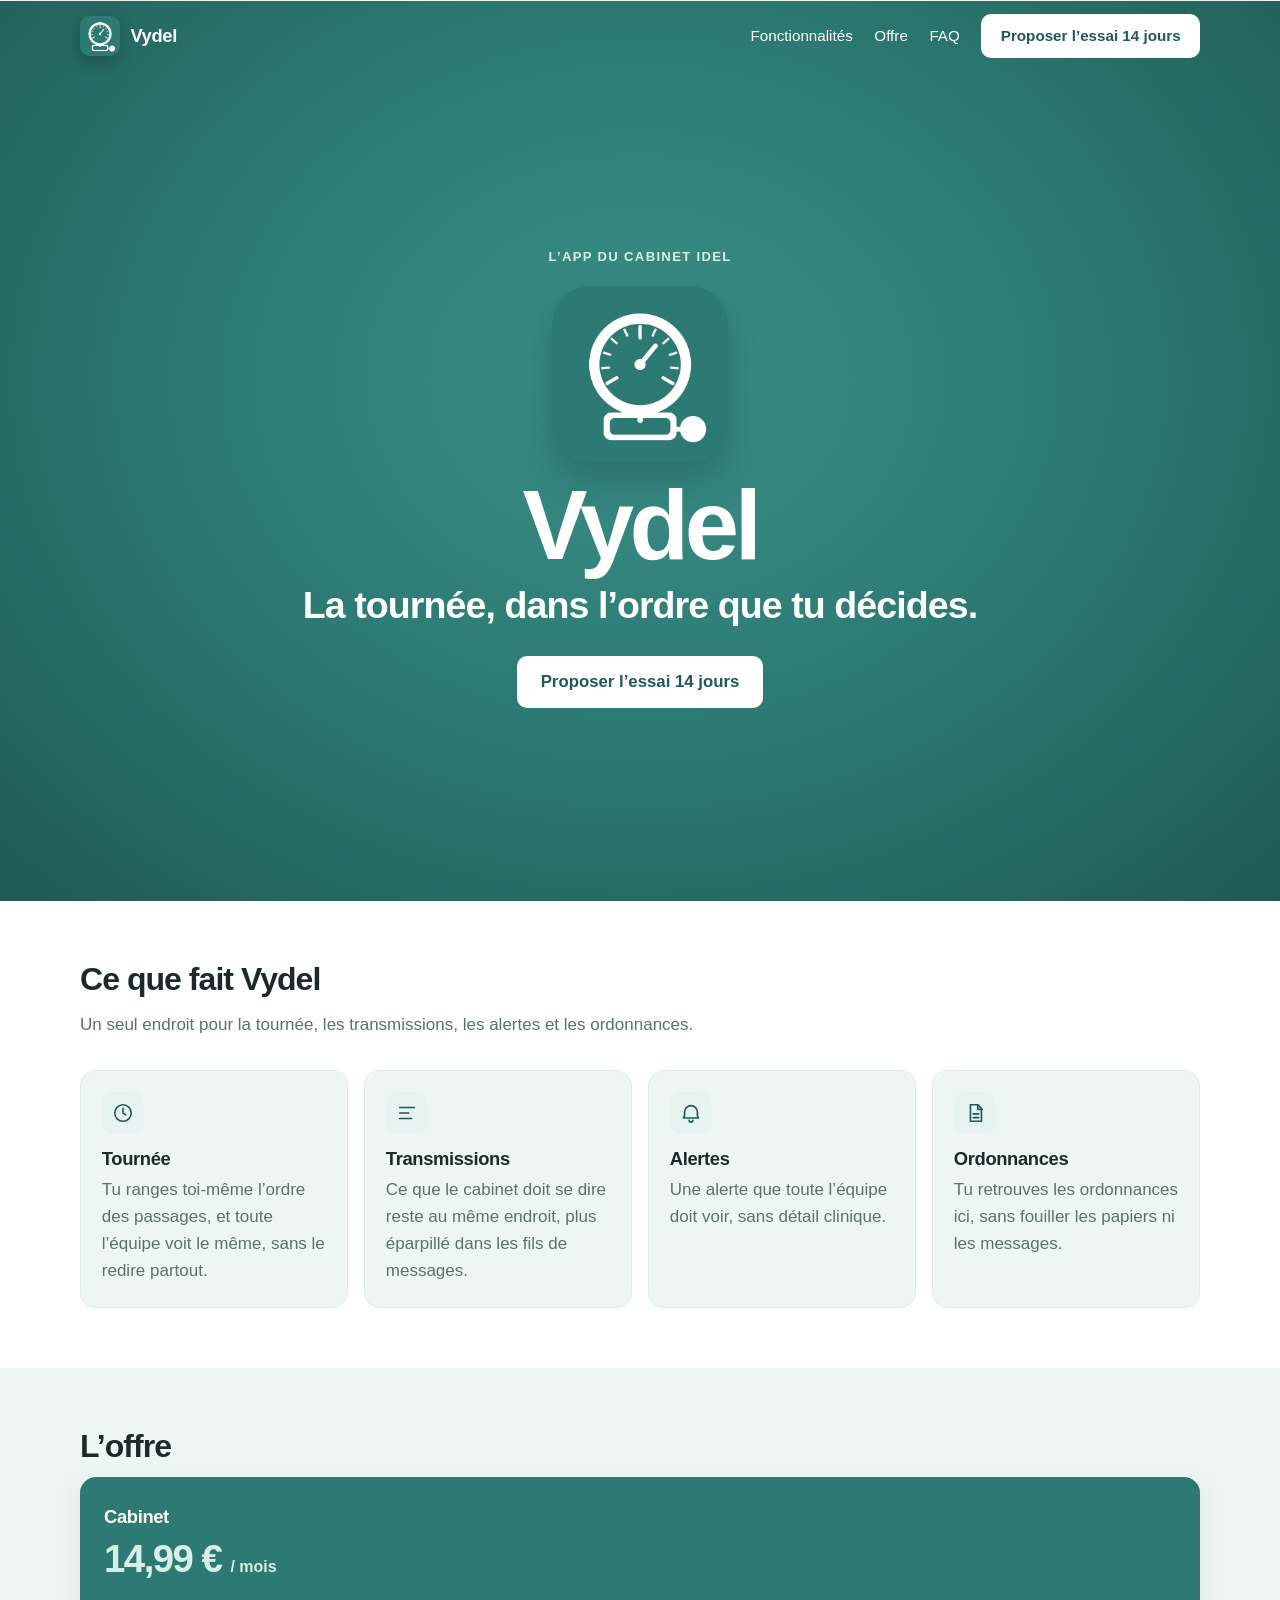
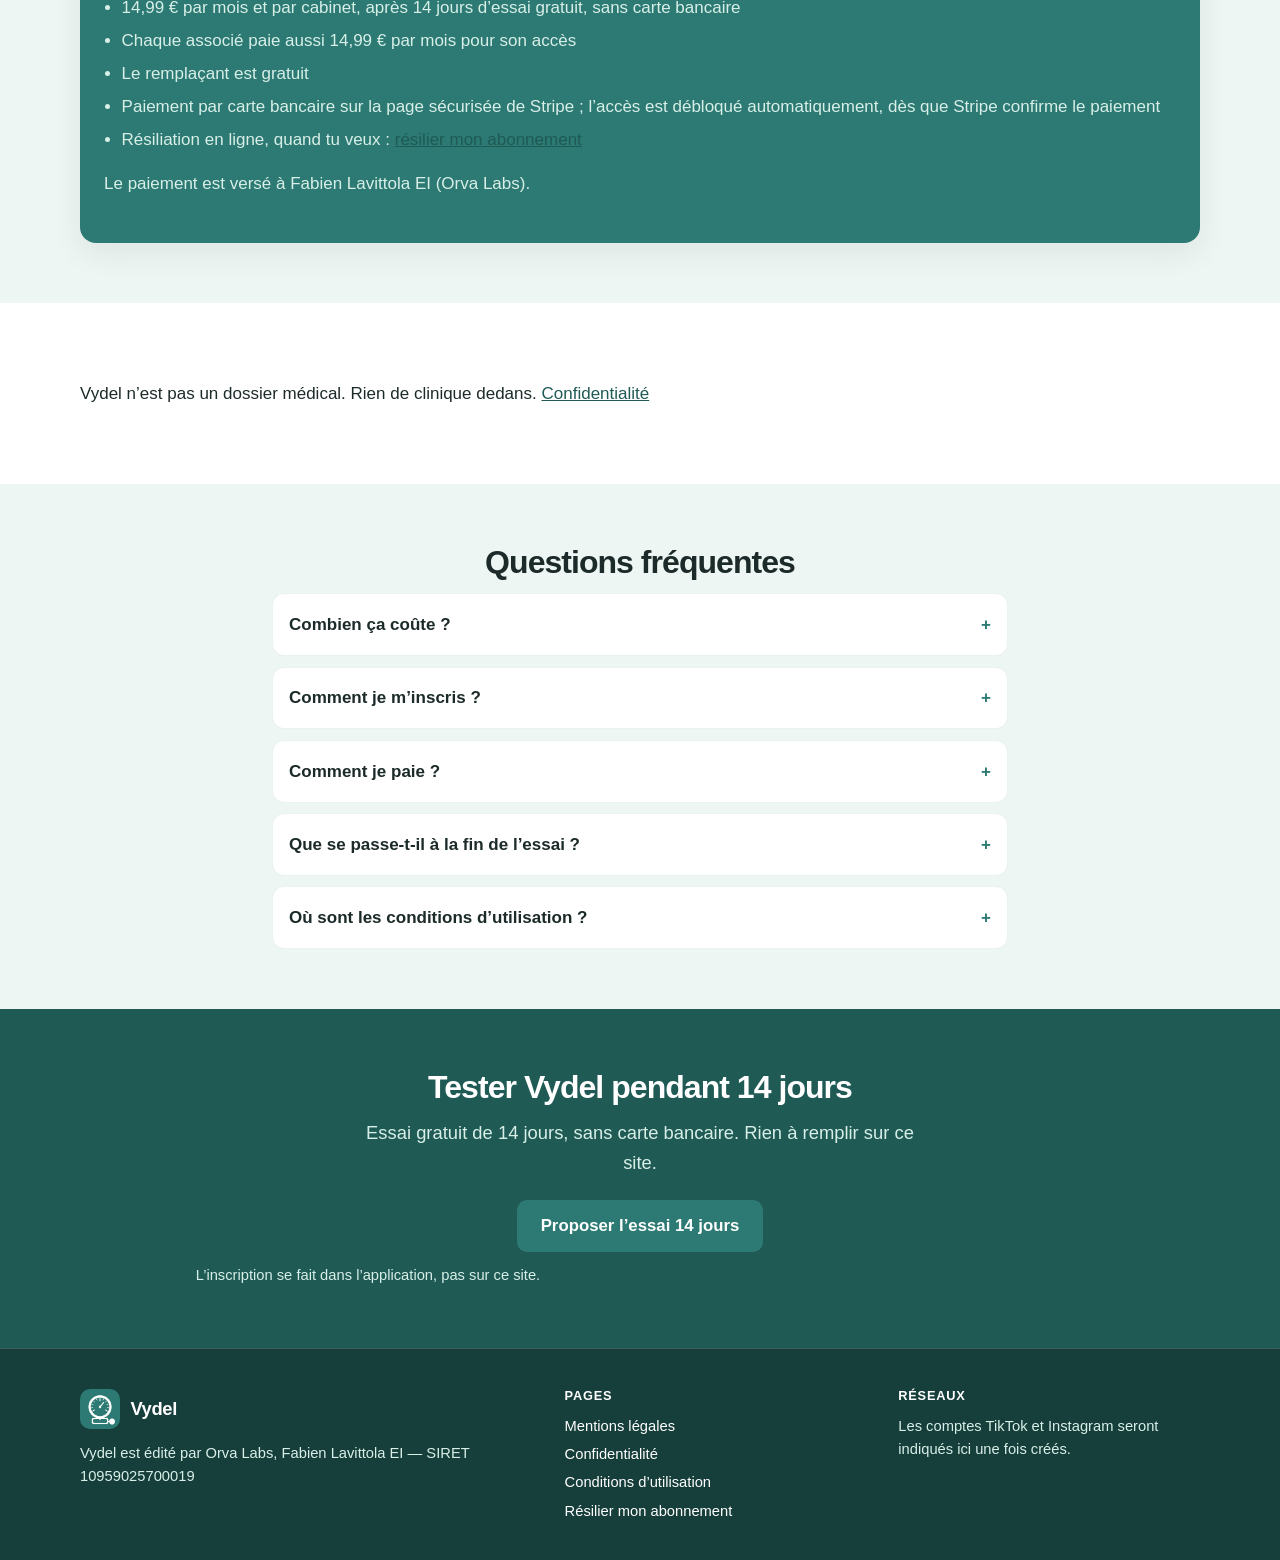
==== index.html @ c808ecd3 "Fusion : résiliation en libre-service (resilier.html, portail Stripe), « Proposer l’essai 14 jours »" ====
<!DOCTYPE html>
<html lang="fr">
<head>
  <meta charset="utf-8">
  <meta name="viewport" content="width=device-width, initial-scale=1">
  <title>Vydel — App de tournée pour cabinets infirmiers libéraux (IDEL)</title>
  <meta name="description" content="Vydel, l’app des cabinets infirmiers libéraux (IDEL) : tournée partagée, transmissions, alertes et ordonnances. Ce n’est pas un dossier médical. Essai gratuit de 14 jours.">
  <meta name="theme-color" content="#2C7A73">
  <link rel="canonical" href="https://vydel.fr/">
  <link rel="icon" href="images/favicon.ico" sizes="any">
  <link rel="icon" type="image/png" sizes="32x32" href="images/favicon-32.png">
  <link rel="apple-touch-icon" href="images/apple-touch-icon.png">
  <link rel="manifest" href="site.webmanifest">
  <meta property="og:type" content="website">
  <meta property="og:site_name" content="Vydel">
  <meta property="og:title" content="Vydel — App de tournée pour cabinets infirmiers libéraux (IDEL)">
  <meta property="og:description" content="Vydel, l’app des cabinets infirmiers libéraux (IDEL) : tournée partagée, transmissions, alertes et ordonnances. Ce n’est pas un dossier médical. Essai gratuit de 14 jours.">
  <meta property="og:url" content="https://vydel.fr/">
  <meta property="og:image" content="https://vydel.fr/images/og-image.png">
  <meta property="og:locale" content="fr_FR">
  <meta name="twitter:card" content="summary_large_image">
  <meta name="twitter:title" content="Vydel — App de tournée pour cabinets infirmiers libéraux (IDEL)">
  <meta name="twitter:description" content="Vydel, l’app des cabinets infirmiers libéraux (IDEL) : tournée partagée, transmissions, alertes et ordonnances. Ce n’est pas un dossier médical. Essai gratuit de 14 jours.">
  <meta name="twitter:image" content="https://vydel.fr/images/og-image.png">
  <link rel="stylesheet" href="css/styles.css">
  <script type="application/ld+json">
{
  "@context": "https://schema.org",
  "@graph": [
    {
      "@type": "Organization",
      "@id": "https://vydel.fr/#org",
      "name": "Orva Labs",
      "url": "https://vydel.fr/",
      "logo": "https://vydel.fr/images/logo-vydel.png",
      "brand": {
        "@type": "Brand",
        "name": "Vydel"
      }
    },
    {
      "@type": "WebSite",
      "@id": "https://vydel.fr/#site",
      "name": "Vydel",
      "url": "https://vydel.fr/",
      "inLanguage": "fr-FR",
      "publisher": {
        "@id": "https://vydel.fr/#org"
      }
    },
    {
      "@type": "SoftwareApplication",
      "name": "Vydel",
      "url": "https://app.vydel.fr/",
      "applicationCategory": "BusinessApplication",
      "operatingSystem": "Web",
      "inLanguage": "fr-FR",
      "description": "Vydel, l’app des cabinets infirmiers libéraux (IDEL) : tournée partagée, transmissions, alertes et ordonnances. Ce n’est pas un dossier médical. Essai gratuit de 14 jours.",
      "offers": {
        "@type": "Offer",
        "price": "14.99",
        "priceCurrency": "EUR",
        "description": "Par mois et par cabinet, après 14 jours d’essai gratuit"
      },
      "publisher": {
        "@id": "https://vydel.fr/#org"
      }
    }
  ]
}
  </script>
</head>
<body class="has-cover">
  <a class="skip" href="#contenu">Aller au contenu</a>
  <header class="site-header">
    <div class="wrap header-inner">
      <a class="brand" href="/">
        <img src="images/logo-vydel.png" width="40" height="40" alt="Logo Vydel">
        <span>Vydel</span>
      </a>
      <input type="checkbox" id="nav-toggle" class="nav-toggle" autocomplete="off">
      <label class="nav-burger" for="nav-toggle" aria-label="Ouvrir le menu"><span></span><span></span><span></span></label>
      <nav class="site-nav" aria-label="Navigation principale">
        <a href="/#fonctions">Fonctionnalités</a>
        <a href="/#offre">Offre</a>
        <a href="/#faq">FAQ</a>
        <a class="btn" href="https://app.vydel.fr/essai" data-vydel-app>Proposer l’essai 14 jours</a>
      </nav>
    </div>
  </header>

  <main id="contenu">
    <section class="cover" aria-label="Vydel">
      <div class="cover-inner">
        <p class="cover-eyebrow">L’app du cabinet IDEL</p>
        <img class="cover-logo" src="images/logo-vydel.png" width="176" height="176" alt="">
        <p class="cover-name">Vydel</p>
        <h1>La tournée, dans l’ordre que tu décides.</h1>
        <div class="btn-row cover-actions">
          <a class="btn btn-lg btn-cover" href="https://app.vydel.fr/essai" data-vydel-app>Proposer l’essai 14 jours</a>
        </div>
      </div>
    </section>

    <section id="fonctions" class="section-alt">
      <div class="wrap">
        <h2>Ce que fait Vydel</h2>
        <p class="intro">Un seul endroit pour la tournée, les transmissions, les alertes et les ordonnances.</p>
        <div class="grid-4">
          <article class="card">
            <div class="icon-badge"><svg viewBox="0 0 24 24" aria-hidden="true"><circle cx="12" cy="12" r="9"/><path d="M12 7v5l3 2"/></svg></div>
            <h3>Tournée</h3>
            <p>Tu ranges toi-même l’ordre des passages, et toute l’équipe voit le même, sans le redire partout.</p>
          </article>
          <article class="card">
            <div class="icon-badge"><svg viewBox="0 0 24 24" aria-hidden="true"><path d="M4 6h16M4 12h10M4 18h13"/></svg></div>
            <h3>Transmissions</h3>
            <p>Ce que le cabinet doit se dire reste au même endroit, plus éparpillé dans les fils de messages.</p>
          </article>
          <article class="card">
            <div class="icon-badge"><svg viewBox="0 0 24 24" aria-hidden="true"><path d="M12 4a7 7 0 0 1 7 7v4l1.2 2.4H3.8L5 15v-4a7 7 0 0 1 7-7z"/><path d="M10 20a2 2 0 0 0 4 0"/></svg></div>
            <h3>Alertes</h3>
            <p>Une alerte que toute l’équipe doit voir, sans détail clinique.</p>
          </article>
          <article class="card">
            <div class="icon-badge"><svg viewBox="0 0 24 24" aria-hidden="true"><path d="M7 3h8l4 4v14H7z"/><path d="M15 3v5h5M10 13h6M10 17h6"/></svg></div>
            <h3>Ordonnances</h3>
            <p>Tu retrouves les ordonnances ici, sans fouiller les papiers ni les messages.</p>
          </article>
        </div>
      </div>
    </section>

    <section id="offre">
      <div class="wrap">
        <h2>L’offre</h2>
        <article class="price-card featured price-card-solo">
          <h3>Cabinet</h3>
          <p class="price-amount">14,99&nbsp;€ <span>/ mois</span></p>
          <ul>
            <li>14,99&nbsp;€ par mois et par cabinet, après 14&nbsp;jours d’essai gratuit, sans carte bancaire</li>
            <li>Chaque associé paie aussi 14,99&nbsp;€ par mois pour son accès</li>
            <li>Le remplaçant est gratuit</li>
            <li>Paiement par carte bancaire sur la page sécurisée de Stripe ; l’accès est débloqué automatiquement, dès que Stripe confirme le paiement</li>
            <li>Résiliation en ligne, quand tu veux : <a href="resilier.html">résilier mon abonnement</a></li>
          </ul>
          <p class="price-transparency">Le paiement est versé à Fabien Lavittola EI (Orva Labs).</p>
        </article>
      </div>
    </section>

    <section id="vie-privee" class="section-alt privacy-line-section">
      <div class="wrap">
        <p class="privacy-line">Vydel n’est pas un dossier médical. Rien de clinique dedans. <a href="confidentialite.html">Confidentialité</a></p>
      </div>
    </section>

    <section id="faq">
      <div class="wrap center">
        <h2>Questions fréquentes</h2>
      </div>
      <div class="wrap">
        <div class="faq">
          <details>
            <summary>Combien ça coûte&nbsp;?</summary>
            <p>14,99&nbsp;€ par mois pour le cabinet, et 14,99&nbsp;€ par mois pour chaque associé, versés à Fabien Lavittola EI. Le remplaçant est gratuit. L’essai de 14&nbsp;jours est gratuit, sans carte bancaire.</p>
          </details>
          <details>
            <summary>Comment je m’inscris&nbsp;?</summary>
            <p>L’inscription se fait dans l’application, pas sur ce site. Le bouton «&nbsp;Proposer l’essai 14 jours&nbsp;» ouvre l’app. Tu n’as aucun formulaire à envoyer ici.</p>
          </details>
          <details>
            <summary>Comment je paie&nbsp;?</summary>
            <p>Depuis l’appli, bouton «&nbsp;Souscrire&nbsp;» : tu paies par carte bancaire sur la page sécurisée de Stripe. L’accès est débloqué automatiquement, dès que Stripe confirme le paiement. Tu peux résilier en ligne, sans écrire au SAV, sur la page <a href="resilier.html">Résilier mon abonnement</a>.</p>
          </details>
          <details>
            <summary>Que se passe-t-il à la fin de l’essai&nbsp;?</summary>
            <p>Un rappel t’avertit deux jours avant la fin (J-2). Ensuite, le travail est bloqué. L’action «&nbsp;Télécharger mes données&nbsp;» reste disponible pendant 30&nbsp;jours, puis l’accès est entièrement bloqué.</p>
          </details>
          <details>
            <summary>Où sont les conditions d’utilisation&nbsp;?</summary>
            <p>Le texte complet n’est pas encore publié. L’essentiel de l’offre est rappelé sur la page <a href="cgu.html">conditions d’utilisation</a>.</p>
          </details>
        </div>
      </div>
    </section>

    <section class="section-teal" id="essayer">
      <div class="wrap center">
        <h2>Tester Vydel pendant 14&nbsp;jours</h2>
        <p class="lead">Essai gratuit de 14&nbsp;jours, sans carte bancaire. Rien à remplir sur ce site.</p>
        <div class="btn-row" style="justify-content:center">
          <a class="btn btn-lg" href="https://app.vydel.fr/essai" data-vydel-app>Proposer l’essai 14 jours</a>
        </div>
        <p class="cta-note">L’inscription se fait dans l’application, pas sur ce site.</p>
      </div>
    </section>

  </main>
  <footer class="site-footer">
    <div class="wrap footer-grid">
      <div>
        <a class="brand" href="/">
          <img src="images/logo-vydel.png" width="40" height="40" alt="">
          <span>Vydel</span>
        </a>
        <p class="legal-line">Vydel est édité par Orva Labs, Fabien Lavittola EI — SIRET 10959025700019</p>
      </div>
      <div>
        <h2>Pages</h2>
        <ul>
          <li><a href="mentions-legales.html">Mentions légales</a></li>
          <li><a href="confidentialite.html">Confidentialité</a></li>
          <li><a href="cgu.html">Conditions d’utilisation</a></li>
          <li><a href="resilier.html">Résilier mon abonnement</a></li>
        </ul>
      </div>
      <div>
        <h2>Réseaux</h2>
        <p class="legal-line">Les comptes TikTok et Instagram seront indiqués ici une fois créés.</p>
      </div>
    </div>
  </footer>
  <script src="js/config.js"></script>
</body>
</html>
---- css/styles.css ----
/* Vydel — site vitrine. Couleurs et typo de la charte. */
:root {
  --teal: #2C7A73;
  --teal-dark: #1F5A55;
  --teal-soft: #E6F3F1;
  --teal-mid: #D8EFE8;
  --bg: #EEF6F3;
  --text: #1C2B2A;
  --grey: #5C706E;
  --white: #ffffff;
  --radius: 16px;
  --radius-sm: 10px;
  --shadow: 0 10px 30px rgba(28, 43, 42, 0.08);
  --font: -apple-system, BlinkMacSystemFont, "Segoe UI", Roboto, "Helvetica Neue", Arial, sans-serif;
  --max: 1120px;
  --header-h: 72px;
}

*, *::before, *::after { box-sizing: border-box; }
html { scroll-behavior: smooth; }
@media (prefers-reduced-motion: reduce) {
  html { scroll-behavior: auto; }
  *, *::before, *::after { animation: none !important; transition: none !important; }
}
body {
  margin: 0;
  font-family: var(--font);
  font-size: 1.0625rem;
  line-height: 1.6;
  color: var(--text);
  background: var(--bg);
  -webkit-font-smoothing: antialiased;
}
img { max-width: 100%; height: auto; display: block; }
a { color: var(--teal-dark); }
a:hover { color: var(--teal); }
:focus-visible {
  outline: 3px solid var(--teal);
  outline-offset: 3px;
}

.skip {
  position: absolute;
  left: 12px;
  top: -48px;
  z-index: 100;
  background: var(--teal-dark);
  color: var(--white);
  padding: 0.5rem 0.9rem;
  border-radius: 8px;
}
.skip:focus { top: 12px; }

.wrap {
  width: min(var(--max), calc(100% - 2rem));
  margin-inline: auto;
}

/* Header */
.site-header {
  position: sticky;
  top: 0;
  z-index: 40;
  background: rgba(238, 246, 243, 0.92);
  backdrop-filter: blur(12px);
  border-bottom: 1px solid rgba(44, 122, 115, 0.12);
}
.header-inner {
  display: flex;
  align-items: center;
  justify-content: space-between;
  gap: 1rem;
  min-height: var(--header-h);
}
.brand {
  display: flex;
  align-items: center;
  gap: 0.65rem;
  text-decoration: none;
  color: var(--text);
  font-weight: 700;
  font-size: 1.15rem;
  letter-spacing: -0.02em;
}
.brand img {
  width: 40px;
  height: 40px;
  border-radius: 10px;
  flex-shrink: 0;
}
.nav-toggle { position: absolute; opacity: 0; pointer-events: none; }
.nav-burger {
  display: none;
  width: 42px;
  height: 42px;
  border: 1px solid rgba(44, 122, 115, 0.25);
  border-radius: 8px;
  background: var(--white);
  cursor: pointer;
  align-items: center;
  justify-content: center;
  flex-direction: column;
  gap: 5px;
}
.nav-burger span {
  display: block;
  width: 18px;
  height: 2px;
  background: var(--text);
  border-radius: 1px;
}
.site-nav {
  display: flex;
  align-items: center;
  gap: 1.35rem;
}
.site-nav a:not(.btn) {
  text-decoration: none;
  color: var(--text);
  font-weight: 500;
  font-size: 0.95rem;
}
.site-nav a:not(.btn):hover { color: var(--teal-dark); }

/* Buttons */
.btn {
  display: inline-flex;
  align-items: center;
  justify-content: center;
  gap: 0.4rem;
  padding: 0.75rem 1.15rem;
  border-radius: var(--radius-sm);
  background: var(--teal);
  color: var(--white) !important;
  text-decoration: none;
  font-weight: 600;
  font-size: 0.95rem;
  border: 1px solid transparent;
  line-height: 1.2;
  transition: background 0.15s ease, transform 0.15s ease;
}
.btn:hover { background: var(--teal-dark); }
.btn-lg { padding: 0.95rem 1.4rem; font-size: 1.05rem; }
.btn-ghost {
  background: transparent;
  color: var(--teal-dark) !important;
  border-color: rgba(44, 122, 115, 0.35);
}
.btn-ghost:hover { background: var(--teal-soft); }
.btn-row { display: flex; flex-wrap: wrap; gap: 0.75rem; align-items: center; }
button.btn {
  font-family: inherit;
  appearance: none;
  -webkit-appearance: none;
}
.btn:disabled,
.btn[disabled] {
  cursor: not-allowed;
  pointer-events: none;
  opacity: 0.75;
  box-shadow: none;
}
.btn:disabled:hover,
.btn[disabled]:hover { background: var(--teal); }
.btn-cover:disabled:hover { background: var(--white); }
body.has-cover .site-header:not(.is-scrolled) .site-nav .btn:disabled:hover {
  background: var(--white);
}
.cta-note {
  margin: 0.75rem 0 0;
  color: var(--grey);
  font-size: 0.92rem;
  max-width: 36rem;
}

/* Hero */
.hero {
  padding: 3.2rem 0 3.5rem;
}
.hero-grid {
  display: grid;
  grid-template-columns: 1.1fr 0.9fr;
  gap: 3rem;
  align-items: center;
}
.eyebrow {
  color: var(--teal-dark);
  font-weight: 650;
  font-size: 0.85rem;
  letter-spacing: 0.06em;
  text-transform: uppercase;
  margin: 0 0 0.8rem;
}
h1, h2, h3 { line-height: 1.15; letter-spacing: -0.03em; margin: 0 0 0.8rem; }
h1 { font-size: clamp(2rem, 5vw, 3.25rem); }
h2 { font-size: clamp(1.45rem, 3vw, 2rem); }
h3 { font-size: 1.15rem; letter-spacing: -0.02em; }
.lead { font-size: 1.15rem; color: var(--grey); margin: 0 0 1.4rem; max-width: 36rem; }

/* Phone mockup (illustration CSS, pas une capture de production) */
.mockup {
  justify-self: center;
  width: min(100%, 300px);
}
.phone {
  background: var(--white);
  border-radius: 32px;
  padding: 12px;
  box-shadow: var(--shadow), 0 0 0 1px rgba(31, 90, 85, 0.08);
}
.phone-screen {
  background: var(--bg);
  border-radius: 22px;
  overflow: hidden;
  min-height: 460px;
}
.phone-bar {
  background: var(--teal);
  color: var(--white);
  padding: 1.1rem 1.15rem 0.95rem;
}
.phone-bar strong { display: block; font-size: 1rem; }
.phone-bar span { font-size: 0.8rem; opacity: 0.85; }
.visit-list { list-style: none; margin: 0; padding: 0.7rem; display: grid; gap: 0.55rem; }
.visit-list li {
  background: var(--white);
  border-radius: 12px;
  padding: 0.7rem 0.85rem;
  display: grid;
  grid-template-columns: auto 1fr;
  gap: 0.7rem;
  align-items: center;
  box-shadow: 0 1px 2px rgba(28, 43, 42, 0.04);
}
.visit-list time {
  font-variant-numeric: tabular-nums;
  font-weight: 650;
  color: var(--teal-dark);
  font-size: 0.85rem;
}
.visit-list small { display: block; color: var(--grey); font-size: 0.78rem; }
.visit-note {
  margin: 0 0.7rem 0.9rem;
  background: var(--teal-soft);
  border-radius: 12px;
  padding: 0.75rem 0.85rem;
  font-size: 0.88rem;
}
.visit-note strong { display: block; color: var(--teal-dark); font-size: 0.78rem; text-transform: uppercase; letter-spacing: 0.04em; }
.caption-mute {
  margin: 0.7rem 0 0;
  text-align: center;
  color: var(--grey);
  font-size: 0.8rem;
}

/* Sections */
section { padding: 3.75rem 0; }
.section-alt { background: var(--white); }
.section-teal { background: var(--teal-dark); color: var(--white); }
.section-teal h2, .section-teal a { color: var(--white); }
.section-teal .lead, .section-teal .cta-note { color: var(--teal-mid); }
.intro { max-width: 40rem; margin: 0 0 2rem; color: var(--grey); }
.center { text-align: center; }
.center .intro, .center .lead { margin-inline: auto; }

.grid-2, .grid-3, .grid-4 {
  display: grid;
  gap: 1rem;
}
.grid-2 { grid-template-columns: repeat(2, 1fr); }
.grid-3 { grid-template-columns: repeat(3, 1fr); }
.grid-4 { grid-template-columns: repeat(4, 1fr); }

.card, .step, .price-card, .not-card {
  background: var(--white);
  border-radius: var(--radius);
  padding: 1.35rem 1.3rem 1.4rem;
  box-shadow: var(--shadow);
  border: 1px solid rgba(44, 122, 115, 0.08);
}
.section-alt .card { background: var(--bg); box-shadow: none; }
.icon-badge {
  width: 42px;
  height: 42px;
  border-radius: 12px;
  background: var(--teal-soft);
  color: var(--teal-dark);
  display: grid;
  place-items: center;
  margin-bottom: 0.85rem;
}
.icon-badge svg { width: 22px; height: 22px; fill: none; stroke: currentColor; stroke-width: 1.8; stroke-linecap: round; stroke-linejoin: round; }
.card p, .step p, .not-card p { margin: 0; color: var(--grey); }
.card h3, .step h3, .not-card h3 { margin-bottom: 0.4rem; }

.step { position: relative; padding-top: 1.5rem; }
.step-num {
  display: inline-flex;
  align-items: center;
  justify-content: center;
  width: 28px;
  height: 28px;
  border-radius: 50%;
  background: var(--teal);
  color: var(--white);
  font-weight: 700;
  font-size: 0.85rem;
  margin-bottom: 0.7rem;
}

.not-list { display: grid; gap: 0.8rem; }
.not-card { background: var(--teal-soft); box-shadow: none; border: 0; }
.not-card h3 { color: var(--teal-dark); }

/* Pricing */
.price-card {
  padding: 1.8rem 1.5rem;
}
.price-card.featured {
  background: var(--teal);
  color: var(--white);
  border: 0;
}
.price-card.featured p, .price-card.featured li { color: var(--teal-mid); }
.price-amount {
  font-size: 2.4rem;
  font-weight: 750;
  letter-spacing: -0.04em;
  line-height: 1;
  margin: 0.3rem 0 0.2rem;
}
.price-amount span { font-size: 1rem; font-weight: 600; letter-spacing: 0; }
.price-card ul { margin: 1rem 0 0; padding: 0 0 0 1.1rem; }
.price-card li { margin: 0.35rem 0; }
.fine {
  font-size: 0.92rem;
  color: var(--grey);
  margin: 1.25rem 0 0;
  max-width: 46rem;
}
.fine-box {
  background: var(--teal-soft);
  border-radius: var(--radius);
  padding: 1.2rem 1.3rem;
  margin-top: 1.5rem;
}
.fine-box h3 { margin-bottom: 0.5rem; }
.fine-box p { margin: 0.4rem 0 0; color: var(--grey); }

/* Privacy caution */
.privacy-box {
  background: var(--white);
  border-left: 4px solid var(--teal);
  border-radius: 0 var(--radius-sm) var(--radius-sm) 0;
  padding: 1.2rem 1.3rem;
  max-width: 46rem;
}
.privacy-box p { margin: 0 0 0.75rem; color: var(--grey); }
.privacy-box p:last-child { margin-bottom: 0; }

/* FAQ */
.faq { display: grid; gap: 0.65rem; max-width: 46rem; margin: 0 auto; }
.faq details {
  background: var(--white);
  border-radius: 12px;
  border: 1px solid rgba(44, 122, 115, 0.1);
  padding: 0.15rem 1rem;
}
.faq summary {
  cursor: pointer;
  font-weight: 650;
  padding: 0.9rem 0;
  list-style: none;
}
.faq summary::-webkit-details-marker { display: none; }
.faq summary::after {
  content: "+";
  float: right;
  color: var(--teal);
  font-weight: 700;
}
.faq details[open] summary::after { content: "–"; }
.faq details p { margin: 0 0 1rem; color: var(--grey); }

/* Footer */
.site-footer {
  background: #163e3b;
  color: var(--teal-mid);
  padding: 2.5rem 0 2rem;
  font-size: 0.92rem;
}
.site-footer a { color: var(--white); text-decoration: none; }
.site-footer a:hover { text-decoration: underline; }
.footer-grid {
  display: grid;
  grid-template-columns: 1.5fr 1fr 1fr;
  gap: 2rem;
}
.site-footer .brand { color: var(--white); margin-bottom: 0.8rem; }
.site-footer .legal-line { margin: 0.6rem 0 0; max-width: 28rem; }
.site-footer h2 {
  color: var(--white);
  font-size: 0.8rem;
  letter-spacing: 0.06em;
  text-transform: uppercase;
  margin: 0 0 0.7rem;
}
.site-footer ul { list-style: none; margin: 0; padding: 0; }
.site-footer li { margin: 0.3rem 0; }
.todo-handle { opacity: 0.8; font-size: 0.82rem; }

/* Legal pages */
.legal {
  padding: 2.5rem 0 4rem;
}
.legal-body {
  max-width: 42rem;
  background: var(--white);
  border-radius: var(--radius);
  padding: 2rem 1.5rem;
  box-shadow: var(--shadow);
}
.legal-body h1 { font-size: clamp(1.7rem, 3vw, 2.2rem); }
.legal-body h2 { font-size: 1.2rem; margin-top: 1.8rem; }
.legal-body p, .legal-body li { color: var(--grey); }
.todo-field, .to-validate {
  background: #fff8e6;
  border: 1px dashed #c4a15a;
  border-radius: 8px;
  padding: 0.15rem 0.4rem;
  color: #6a5220;
  font-style: normal;
}
.page-hero-mini { padding: 2.2rem 0 0; }

/* Invite / inscription */
.flow { display: grid; gap: 0.8rem; margin: 1.5rem 0 2rem; }
.flow-item {
  display: grid;
  grid-template-columns: auto 1fr;
  gap: 0.9rem;
  align-items: start;
  background: var(--white);
  border-radius: var(--radius);
  padding: 1rem 1.1rem;
  box-shadow: var(--shadow);
}
.flow-item p { margin: 0; color: var(--grey); }

/* Responsive */
@media (max-width: 900px) {
  .hero-grid, .grid-4, .footer-grid { grid-template-columns: 1fr; }
  .grid-3 { grid-template-columns: 1fr; }
  .grid-2 { grid-template-columns: 1fr; }
  .hero { padding-top: 2rem; }
  .nav-burger { display: flex; }
  .site-nav {
    display: none;
    position: absolute;
    top: var(--header-h);
    left: 0;
    right: 0;
    background: var(--bg);
    border-bottom: 1px solid rgba(44, 122, 115, 0.12);
    flex-direction: column;
    align-items: stretch;
    padding: 0.8rem 1rem 1.1rem;
    gap: 0.5rem;
  }
  .nav-toggle:checked ~ .site-nav { display: flex; }
  .site-nav .btn { width: 100%; }
  .header-inner { position: relative; }
}
@media (min-width: 701px) and (max-width: 900px) {
  .grid-2 { grid-template-columns: 1fr 1fr; }
}

/* Aperçu multi-cabinet (pas encore en ligne) */
.is-hidden { display: none !important; }
.badge-soon {
  display: inline-block;
  background: var(--teal);
  color: var(--white);
  font-size: 0.72rem;
  font-weight: 700;
  letter-spacing: 0.06em;
  text-transform: uppercase;
  padding: 0.22rem 0.55rem;
  border-radius: 999px;
  margin-right: 0.45rem;
  vertical-align: 0.1em;
}
.shot-scroll {
  display: grid;
  grid-auto-flow: column;
  grid-auto-columns: minmax(200px, 230px);
  gap: 1.15rem;
  overflow-x: auto;
  scroll-snap-type: x mandatory;
  padding: 0.35rem 0 1.1rem;
  -webkit-overflow-scrolling: touch;
}
.shot-scroll figure { margin: 0; scroll-snap-align: start; }
.shot-frame {
  background: var(--white);
  border-radius: 28px;
  padding: 8px;
  box-shadow: var(--shadow);
  border: 1px solid rgba(44, 122, 115, 0.1);
}
.shot-frame img {
  width: 100%;
  height: auto;
  aspect-ratio: 780 / 1688;
  object-fit: cover;
  object-position: top center;
  border-radius: 20px;
  background: var(--teal-soft);
}
.shot-scroll figcaption {
  font-size: 0.88rem;
  color: var(--grey);
  margin-top: 0.7rem;
  line-height: 1.45;
}
.shot-scroll figcaption strong {
  display: block;
  color: var(--text);
  font-size: 0.8rem;
  margin-bottom: 0.2rem;
}
.apercu-aside {
  background: var(--teal-soft);
  border-radius: var(--radius);
  padding: 1rem 1.15rem;
  color: var(--grey);
  margin: 0 0 1.5rem;
  max-width: 46rem;
}
.apercu-aside p { margin: 0; }
.scroll-hint { font-size: 0.85rem; color: var(--grey); margin: 0 0 0.8rem; }

@media (min-width: 901px) {
  .shot-scroll {
    display: grid;
    grid-template-columns: repeat(4, 1fr);
    grid-auto-flow: row;
    grid-auto-columns: unset;
    overflow: visible;
    scroll-snap-type: none;
  }
  .scroll-hint { display: none; }
}
.site-footer { border-top: 1px solid rgba(216, 239, 232, 0.18); }


/* Couverture pleine largeur — accueil uniquement */
.cover {
  --cover-ink: #ffffff;
  --cover-muted: #D8EFE8;
  box-sizing: border-box;
  min-height: 100vh;
  min-height: 100svh;
  margin: 0;
  padding: 0;
  display: flex;
  align-items: center;
  justify-content: center;
  background:
    radial-gradient(ellipse at 50% 42%, #3a8f87 0%, #2C7A73 48%, #1F5A55 100%);
  color: var(--cover-ink);
  text-align: center;
}
body.has-cover .cover {
  margin-top: calc(-1 * var(--header-h));
  padding: calc(var(--header-h) + 1.2rem) 1.25rem 2.4rem;
}
.cover-inner {
  width: min(44rem, 100%);
  display: flex;
  flex-direction: column;
  align-items: center;
}
.cover-eyebrow {
  margin: 0 0 1.15rem;
  color: var(--cover-muted);
  font-weight: 650;
  font-size: 0.82rem;
  letter-spacing: 0.1em;
  text-transform: uppercase;
}
.cover-logo {
  width: 176px;
  height: 176px;
  border-radius: 38px;
  box-shadow: 0 18px 40px rgba(15, 40, 38, 0.28);
}
.cover-name {
  margin: 1.15rem 0 0.55rem;
  font-size: clamp(3.4rem, 11vw, 6.1rem);
  font-weight: 750;
  letter-spacing: -0.045em;
  line-height: 0.95;
  color: var(--cover-ink);
}
.cover h1 {
  margin: 0 0 1.7rem;
  font-size: clamp(1.45rem, 4.2vw, 2.35rem);
  font-weight: 550;
  letter-spacing: -0.025em;
  line-height: 1.25;
  color: var(--cover-ink);
  max-width: 18.5em;
  text-wrap: balance;
}
.cover-actions { justify-content: center; }
.btn-cover {
  background: var(--white);
  color: var(--teal-dark) !important;
}
.btn-cover:hover { background: var(--teal-mid); }
.btn-cover-ghost {
  background: transparent;
  color: var(--white) !important;
  border-color: rgba(255, 255, 255, 0.55);
}
.btn-cover-ghost:hover { background: rgba(255, 255, 255, 0.12); }

body.has-cover .site-header {
  background: transparent;
  border-bottom-color: transparent;
  backdrop-filter: none;
}
body.has-cover .site-header:not(.is-scrolled) .brand { color: var(--white); }
body.has-cover .site-header:not(.is-scrolled) .brand img {
  box-shadow: 0 6px 16px rgba(0, 0, 0, 0.22);
}
body.has-cover .site-header:not(.is-scrolled) .site-nav a:not(.btn) { color: var(--white); }
body.has-cover .site-header:not(.is-scrolled) .site-nav a:not(.btn):hover { color: var(--teal-mid); }
body.has-cover .site-header:not(.is-scrolled) .site-nav .btn {
  background: var(--white);
  color: var(--teal-dark) !important;
}
body.has-cover .site-header:not(.is-scrolled) .site-nav .btn:hover { background: var(--teal-mid); }
body.has-cover .site-header:not(.is-scrolled) .nav-burger {
  background: rgba(255, 255, 255, 0.14);
  border-color: rgba(255, 255, 255, 0.4);
}
body.has-cover .site-header:not(.is-scrolled) .nav-burger span { background: var(--white); }
body.has-cover .site-header.is-scrolled {
  background: rgba(238, 246, 243, 0.92);
  border-bottom-color: rgba(44, 122, 115, 0.12);
  backdrop-filter: blur(12px);
}

@media (max-width: 900px) {
  .cover-logo { width: 112px; height: 112px; border-radius: 26px; }
  .cover-name { margin-top: 0.95rem; }
  .cover h1 { margin-bottom: 1.35rem; }
  body.has-cover .site-header:not(.is-scrolled) .site-nav a:not(.btn) { color: var(--text); }
  body.has-cover .site-header:not(.is-scrolled) .site-nav a:not(.btn):hover { color: var(--teal-dark); }
  body.has-cover .site-header:not(.is-scrolled) .site-nav .btn {
    background: var(--teal);
    color: var(--white) !important;
  }
}
@media (max-height: 700px) {
  .cover-logo { width: 96px; height: 96px; border-radius: 22px; }
  .cover-eyebrow { margin-bottom: 0.7rem; }
  .cover-name { font-size: clamp(2.6rem, 10vw, 4.2rem); margin: 0.7rem 0 0.4rem; }
  .cover h1 { font-size: clamp(1.3rem, 4vw, 1.7rem); margin-bottom: 1.1rem; }
}
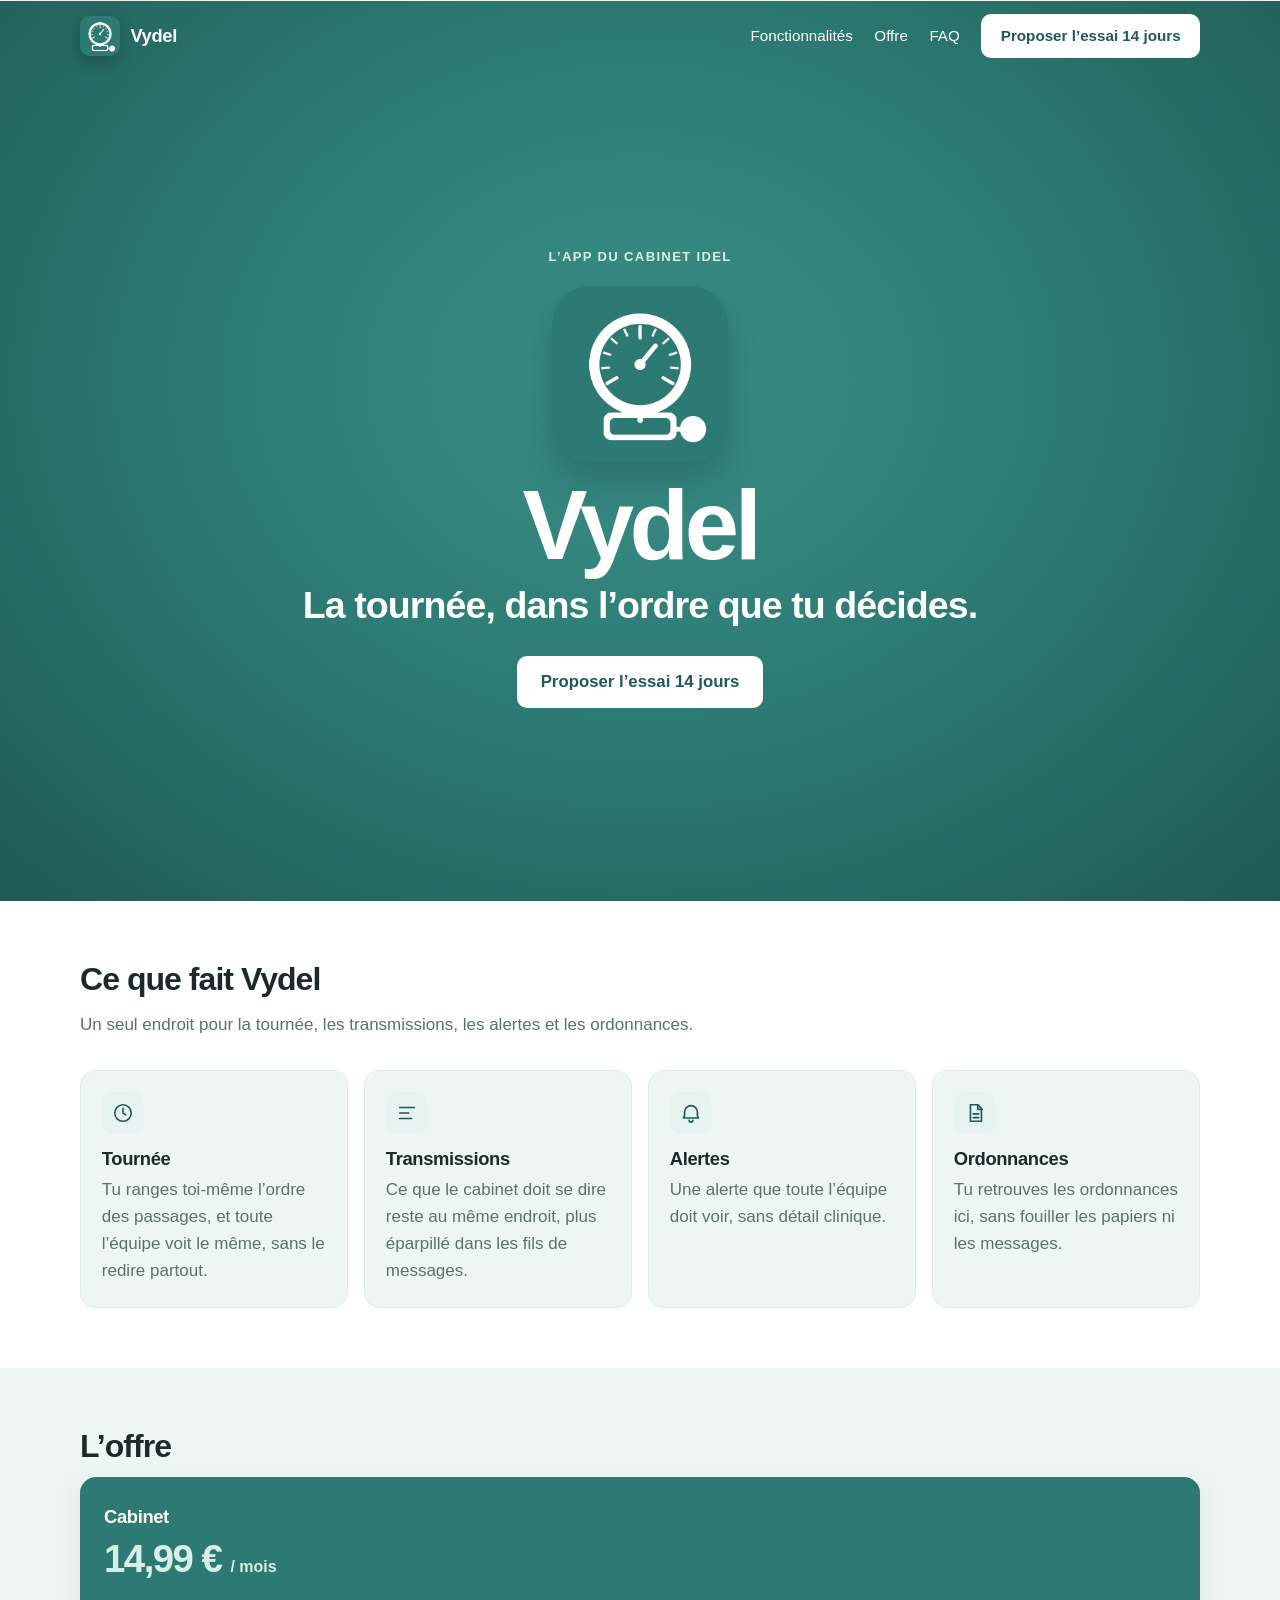
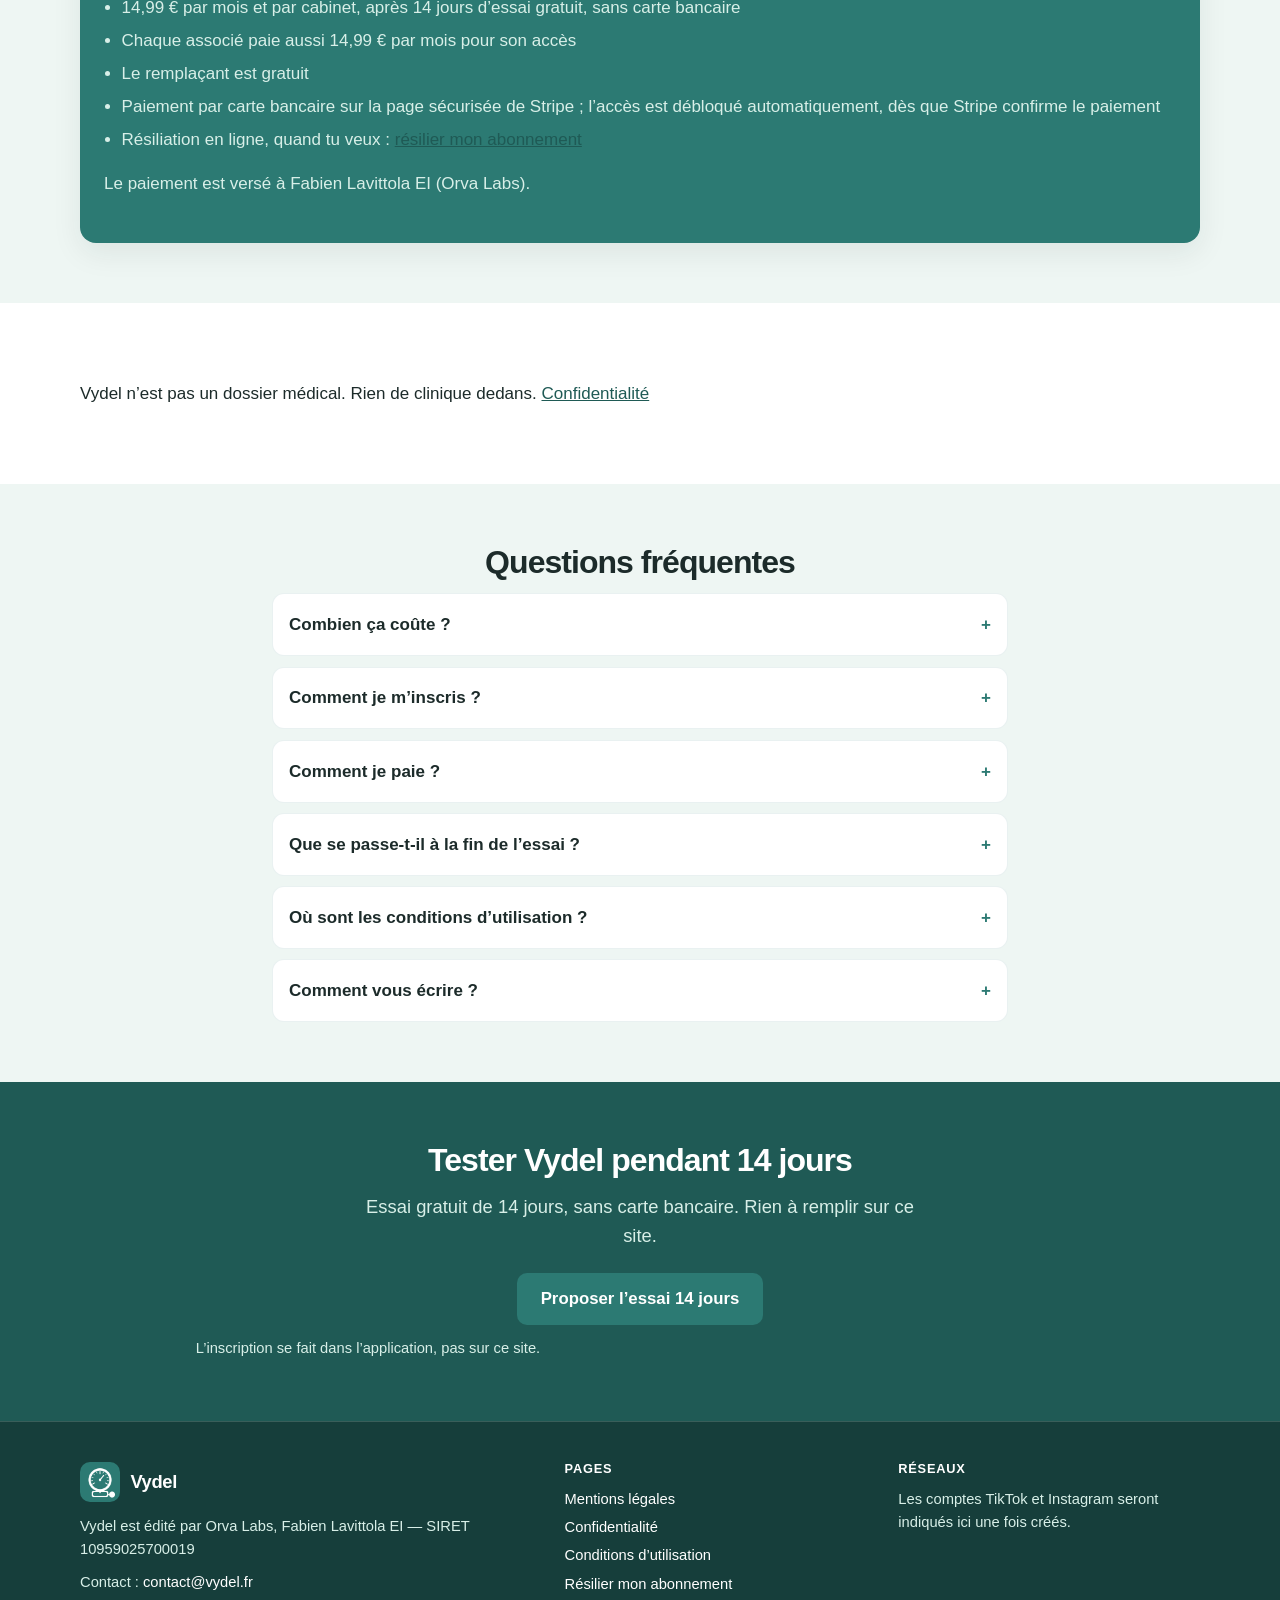
==== commit 6681c761: "Contact : contact@vydel.fr (pied de page, FAQ, CGU, résiliation, JSON-LD, README)" ====
--- a/index.html
+++ b/index.html
@@ -32,6 +32,7 @@
       "@id": "https://vydel.fr/#org",
       "name": "Orva Labs",
       "url": "https://vydel.fr/",
+      "email": "contact@vydel.fr",
       "logo": "https://vydel.fr/images/logo-vydel.png",
       "brand": {
         "@type": "Brand",
@@ -181,6 +182,10 @@
             <summary>Où sont les conditions d’utilisation&nbsp;?</summary>
             <p>Le texte complet n’est pas encore publié. L’essentiel de l’offre est rappelé sur la page <a href="cgu.html">conditions d’utilisation</a>.</p>
           </details>
+          <details>
+            <summary>Comment vous écrire&nbsp;?</summary>
+            <p>Par e-mail, à <a href="mailto:contact@vydel.fr">contact@vydel.fr</a>.</p>
+          </details>
         </div>
       </div>
     </section>
@@ -205,6 +210,7 @@
           <span>Vydel</span>
         </a>
         <p class="legal-line">Vydel est édité par Orva Labs, Fabien Lavittola EI — SIRET 10959025700019</p>
+        <p class="legal-line">Contact&nbsp;: <a href="mailto:contact@vydel.fr">contact@vydel.fr</a></p>
       </div>
       <div>
         <h2>Pages</h2>
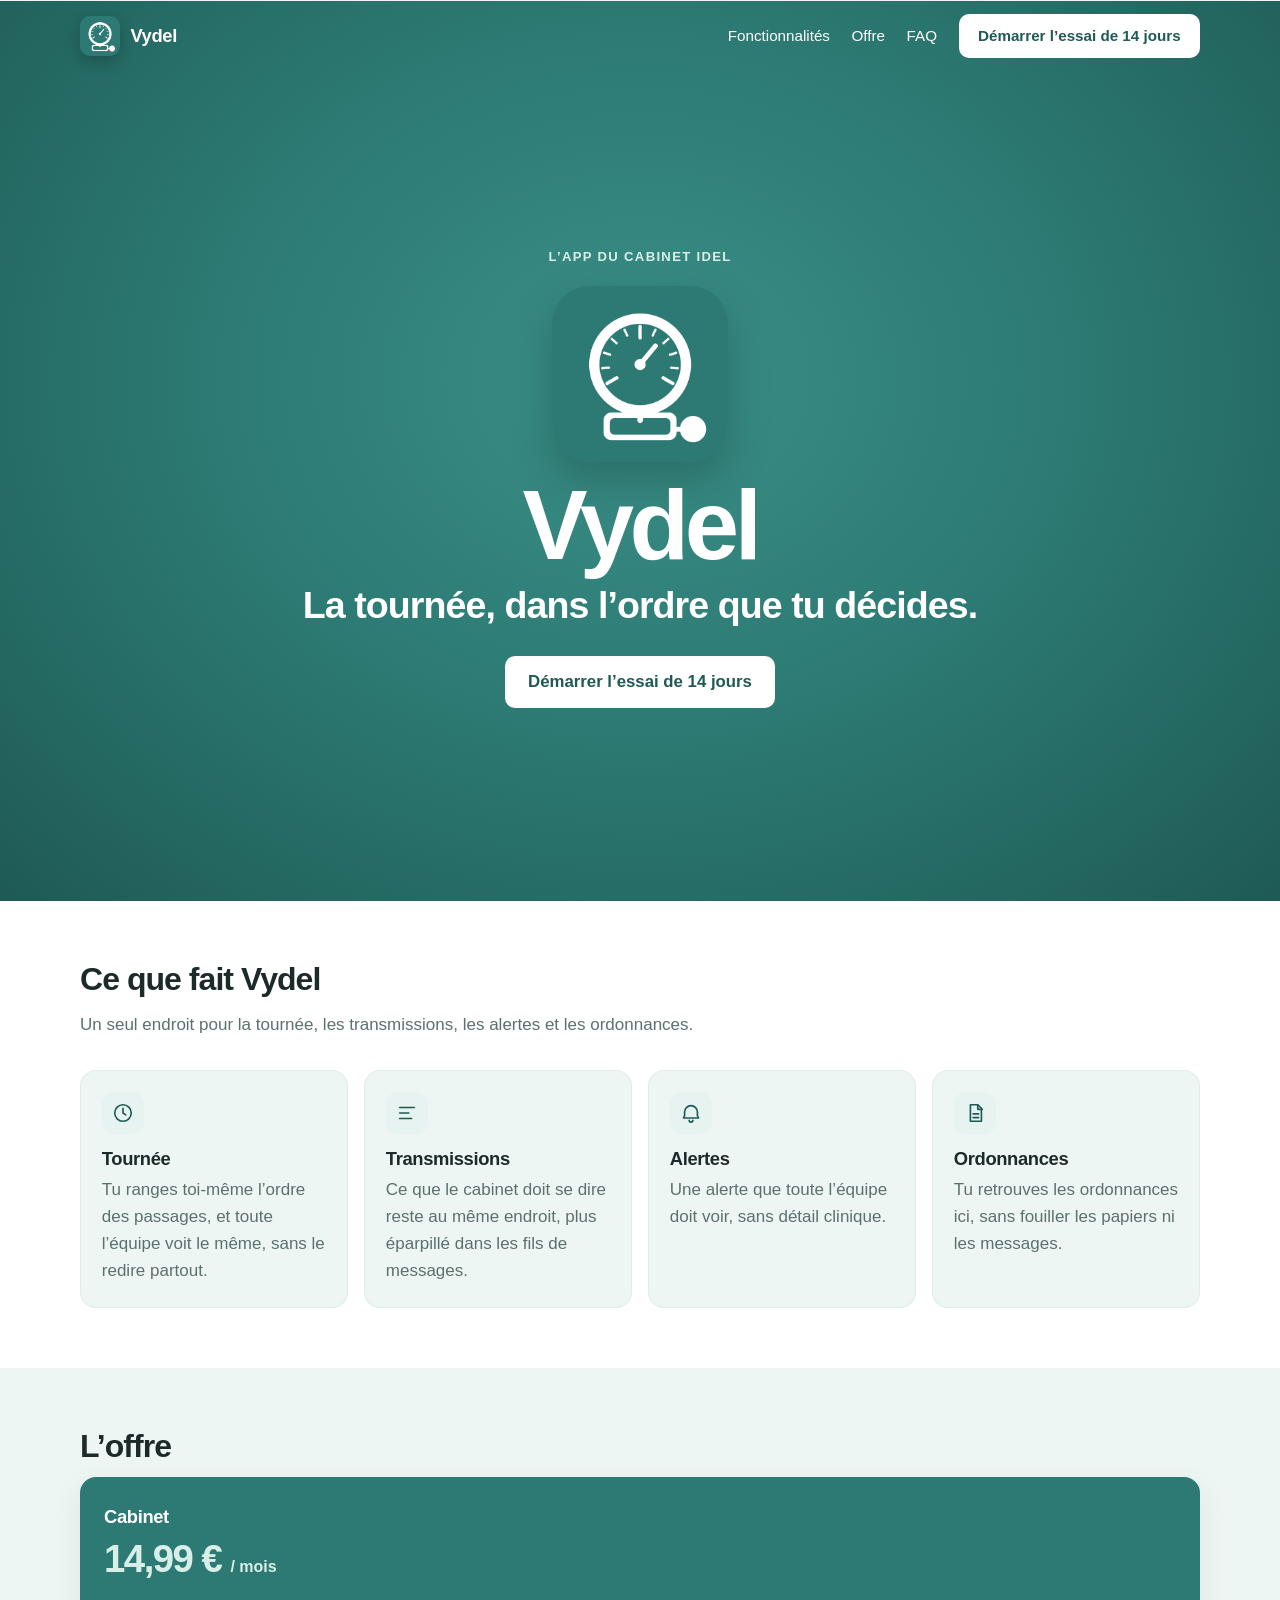
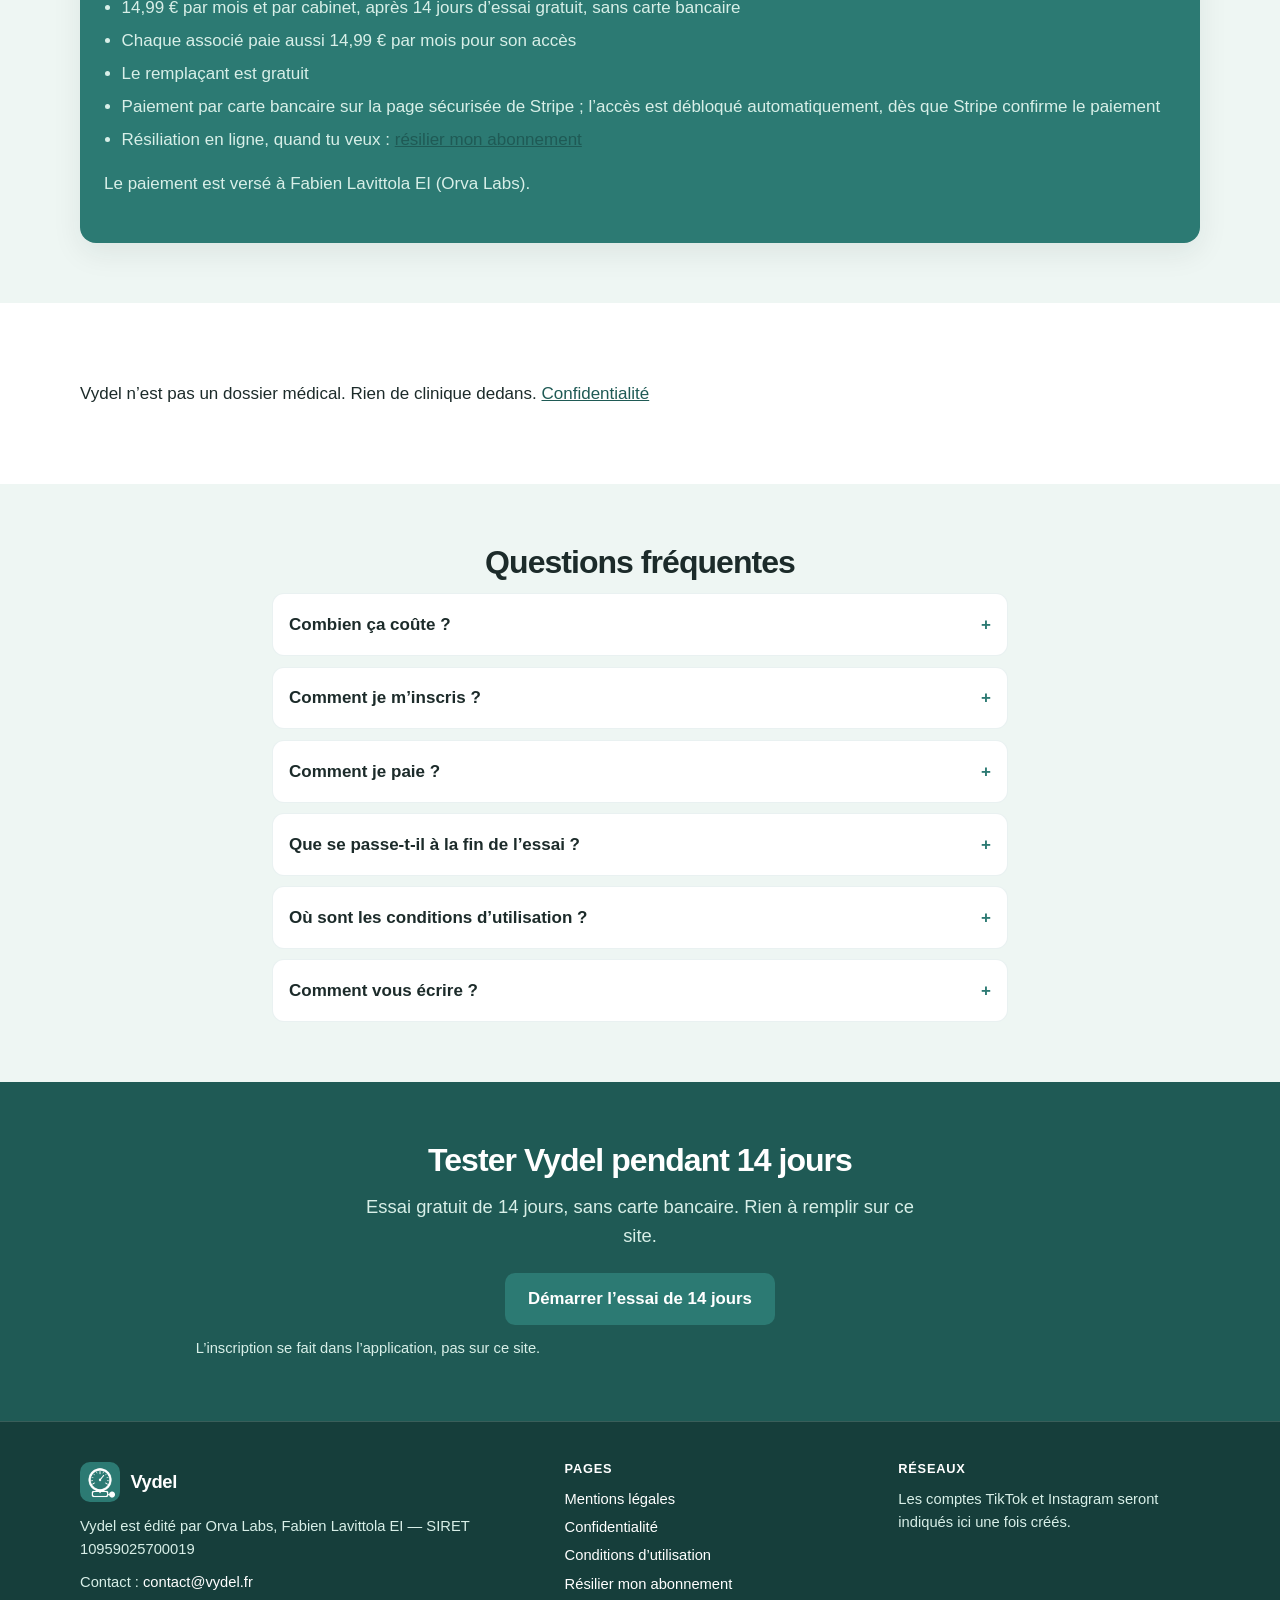
==== commit 8cde6abc: "Boutons : « Démarrer l’essai de 14 jours » (liens inchangés)" ====
--- a/index.html
+++ b/index.html
@@ -85,7 +85,7 @@
         <a href="/#fonctions">Fonctionnalités</a>
         <a href="/#offre">Offre</a>
         <a href="/#faq">FAQ</a>
-        <a class="btn" href="https://app.vydel.fr/essai" data-vydel-app>Proposer l’essai 14 jours</a>
+        <a class="btn" href="https://app.vydel.fr/essai" data-vydel-app>Démarrer l’essai de 14 jours</a>
       </nav>
     </div>
   </header>
@@ -98,7 +98,7 @@
         <p class="cover-name">Vydel</p>
         <h1>La tournée, dans l’ordre que tu décides.</h1>
         <div class="btn-row cover-actions">
-          <a class="btn btn-lg btn-cover" href="https://app.vydel.fr/essai" data-vydel-app>Proposer l’essai 14 jours</a>
+          <a class="btn btn-lg btn-cover" href="https://app.vydel.fr/essai" data-vydel-app>Démarrer l’essai de 14 jours</a>
         </div>
       </div>
     </section>
@@ -168,7 +168,7 @@
           </details>
           <details>
             <summary>Comment je m’inscris&nbsp;?</summary>
-            <p>L’inscription se fait dans l’application, pas sur ce site. Le bouton «&nbsp;Proposer l’essai 14 jours&nbsp;» ouvre l’app. Tu n’as aucun formulaire à envoyer ici.</p>
+            <p>L’inscription se fait dans l’application, pas sur ce site. Le bouton «&nbsp;Démarrer l’essai de 14 jours&nbsp;» ouvre l’app. Tu n’as aucun formulaire à envoyer ici.</p>
           </details>
           <details>
             <summary>Comment je paie&nbsp;?</summary>
@@ -195,7 +195,7 @@
         <h2>Tester Vydel pendant 14&nbsp;jours</h2>
         <p class="lead">Essai gratuit de 14&nbsp;jours, sans carte bancaire. Rien à remplir sur ce site.</p>
         <div class="btn-row" style="justify-content:center">
-          <a class="btn btn-lg" href="https://app.vydel.fr/essai" data-vydel-app>Proposer l’essai 14 jours</a>
+          <a class="btn btn-lg" href="https://app.vydel.fr/essai" data-vydel-app>Démarrer l’essai de 14 jours</a>
         </div>
         <p class="cta-note">L’inscription se fait dans l’application, pas sur ce site.</p>
       </div>
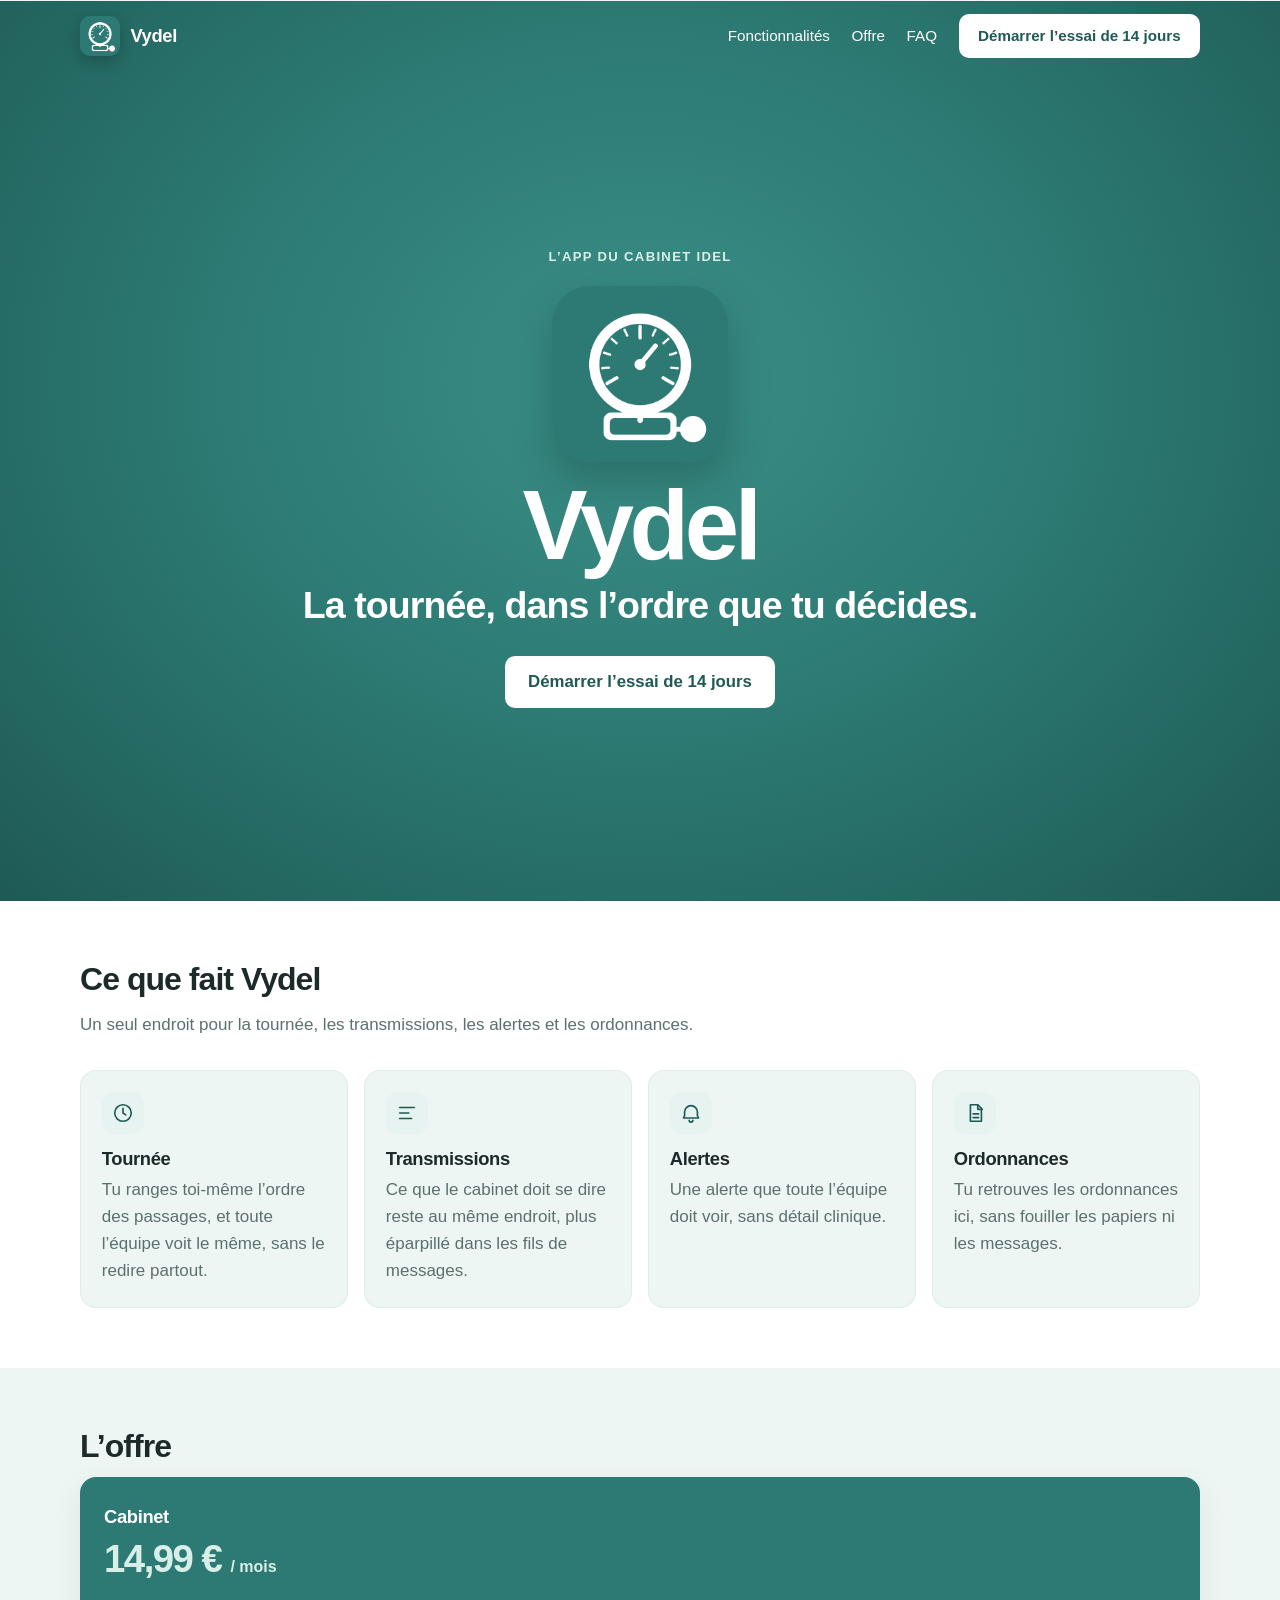
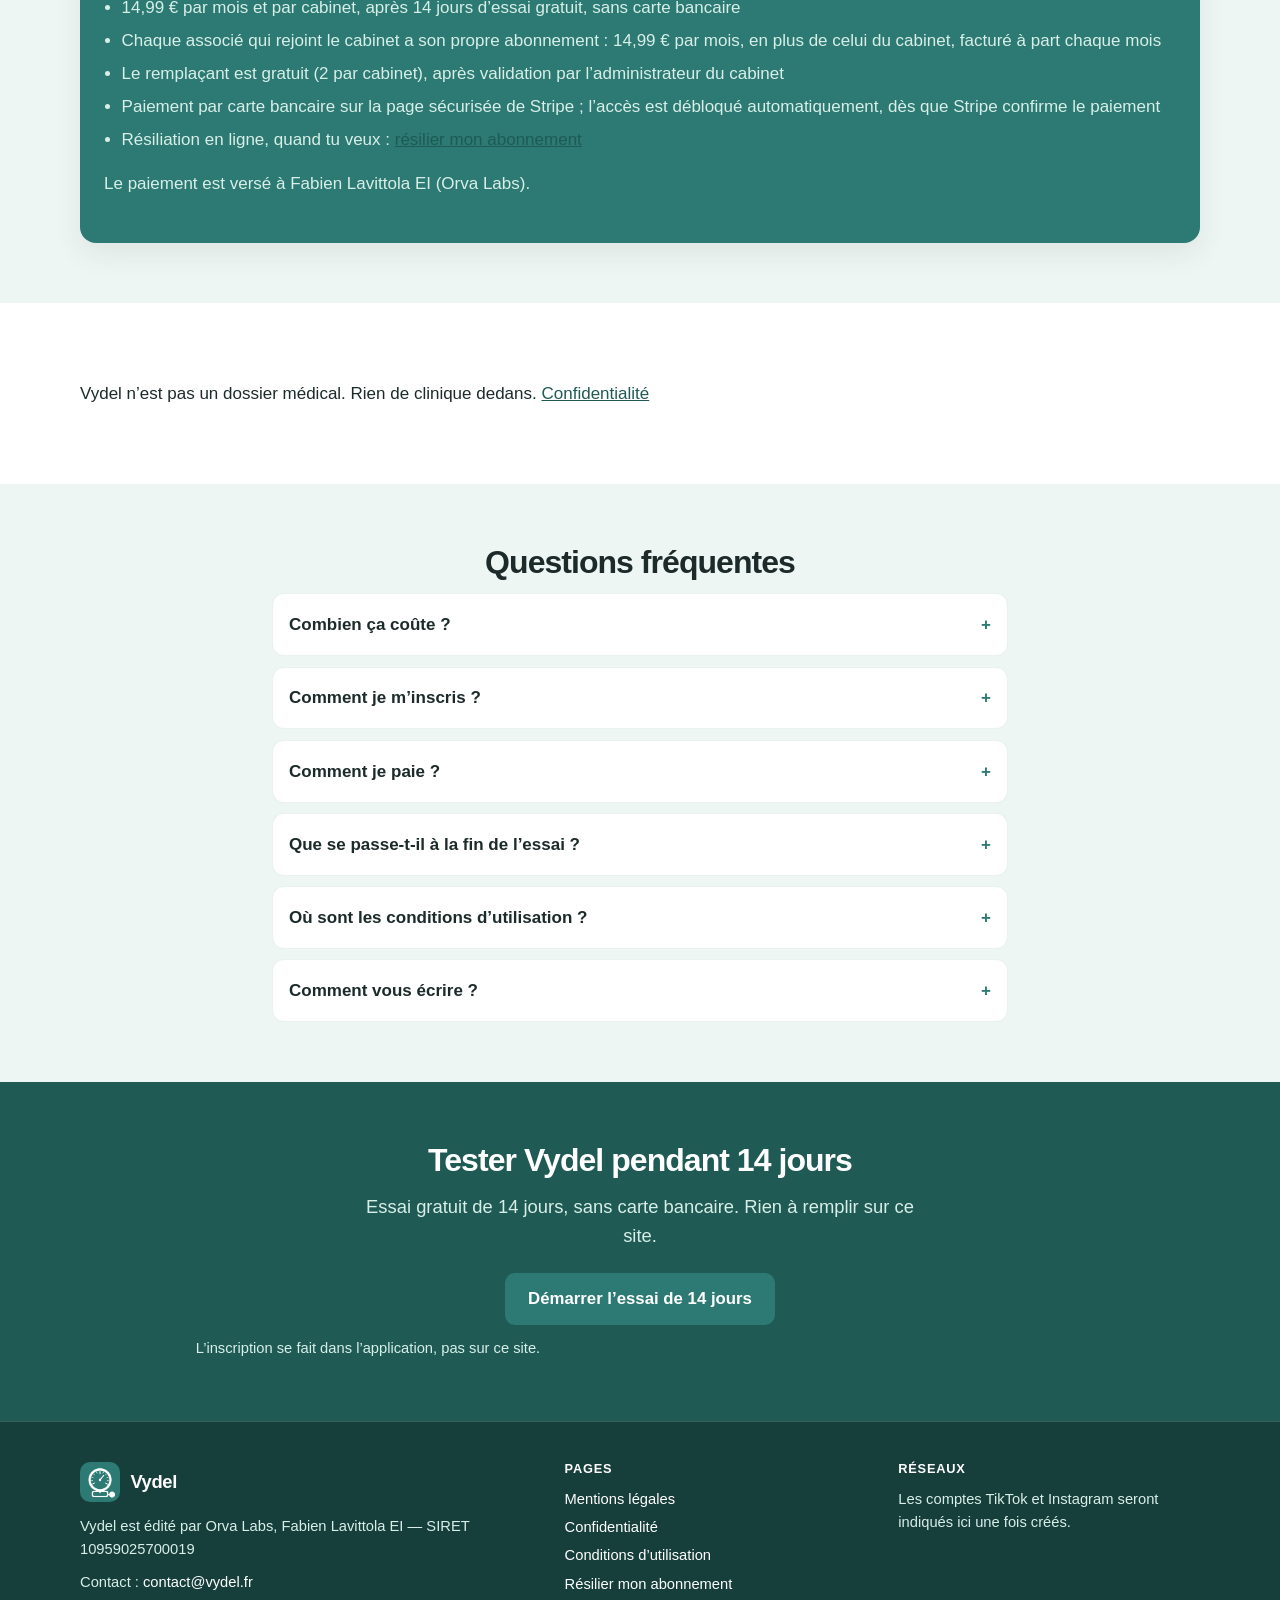
==== commit 9cea95b0: "Proposition (NON publiée, branche associe) : abonnement de chaque associé à part (14,99 €/mois, son " ====
--- a/index.html
+++ b/index.html
@@ -140,8 +140,8 @@
           <p class="price-amount">14,99&nbsp;€ <span>/ mois</span></p>
           <ul>
             <li>14,99&nbsp;€ par mois et par cabinet, après 14&nbsp;jours d’essai gratuit, sans carte bancaire</li>
-            <li>Chaque associé paie aussi 14,99&nbsp;€ par mois pour son accès</li>
-            <li>Le remplaçant est gratuit</li>
+            <li>Chaque associé qui rejoint le cabinet a son propre abonnement&nbsp;: 14,99&nbsp;€ par mois, en plus de celui du cabinet, facturé à part chaque mois</li>
+            <li>Le remplaçant est gratuit (2 par cabinet), après validation par l’administrateur du cabinet</li>
             <li>Paiement par carte bancaire sur la page sécurisée de Stripe ; l’accès est débloqué automatiquement, dès que Stripe confirme le paiement</li>
             <li>Résiliation en ligne, quand tu veux : <a href="resilier.html">résilier mon abonnement</a></li>
           </ul>
@@ -164,7 +164,7 @@
         <div class="faq">
           <details>
             <summary>Combien ça coûte&nbsp;?</summary>
-            <p>14,99&nbsp;€ par mois pour le cabinet, et 14,99&nbsp;€ par mois pour chaque associé, versés à Fabien Lavittola EI. Le remplaçant est gratuit. L’essai de 14&nbsp;jours est gratuit, sans carte bancaire.</p>
+            <p>Le cabinet paie 14,99&nbsp;€ par mois. Chaque associé qui rejoint le cabinet paie aussi 14,99&nbsp;€ par mois, avec son propre abonnement, séparé de celui du cabinet et facturé chaque mois. Exemple&nbsp;: un cabinet avec deux associés en plus paie 3 × 14,99&nbsp;€ = 44,97&nbsp;€ par mois. Le remplaçant est gratuit. Les paiements sont versés à Fabien Lavittola EI. L’essai de 14&nbsp;jours est gratuit, sans carte bancaire.</p>
           </details>
           <details>
             <summary>Comment je m’inscris&nbsp;?</summary>
@@ -176,11 +176,11 @@
           </details>
           <details>
             <summary>Que se passe-t-il à la fin de l’essai&nbsp;?</summary>
-            <p>Un rappel t’avertit deux jours avant la fin (J-2). Ensuite, le travail est bloqué. L’action «&nbsp;Télécharger mes données&nbsp;» reste disponible pendant 30&nbsp;jours, puis l’accès est entièrement bloqué.</p>
+            <p>Un rappel t’avertit deux jours avant la fin (J-2). Ensuite, le travail est bloqué. L’action «&nbsp;Exporter mes données&nbsp;» reste disponible pendant 30&nbsp;jours, puis l’accès est entièrement bloqué.</p>
           </details>
           <details>
             <summary>Où sont les conditions d’utilisation&nbsp;?</summary>
-            <p>Le texte complet n’est pas encore publié. L’essentiel de l’offre est rappelé sur la page <a href="cgu.html">conditions d’utilisation</a>.</p>
+            <p>Le texte complet est publié sur la page <a href="cgu.html">conditions d’utilisation</a>.</p>
           </details>
           <details>
             <summary>Comment vous écrire&nbsp;?</summary>
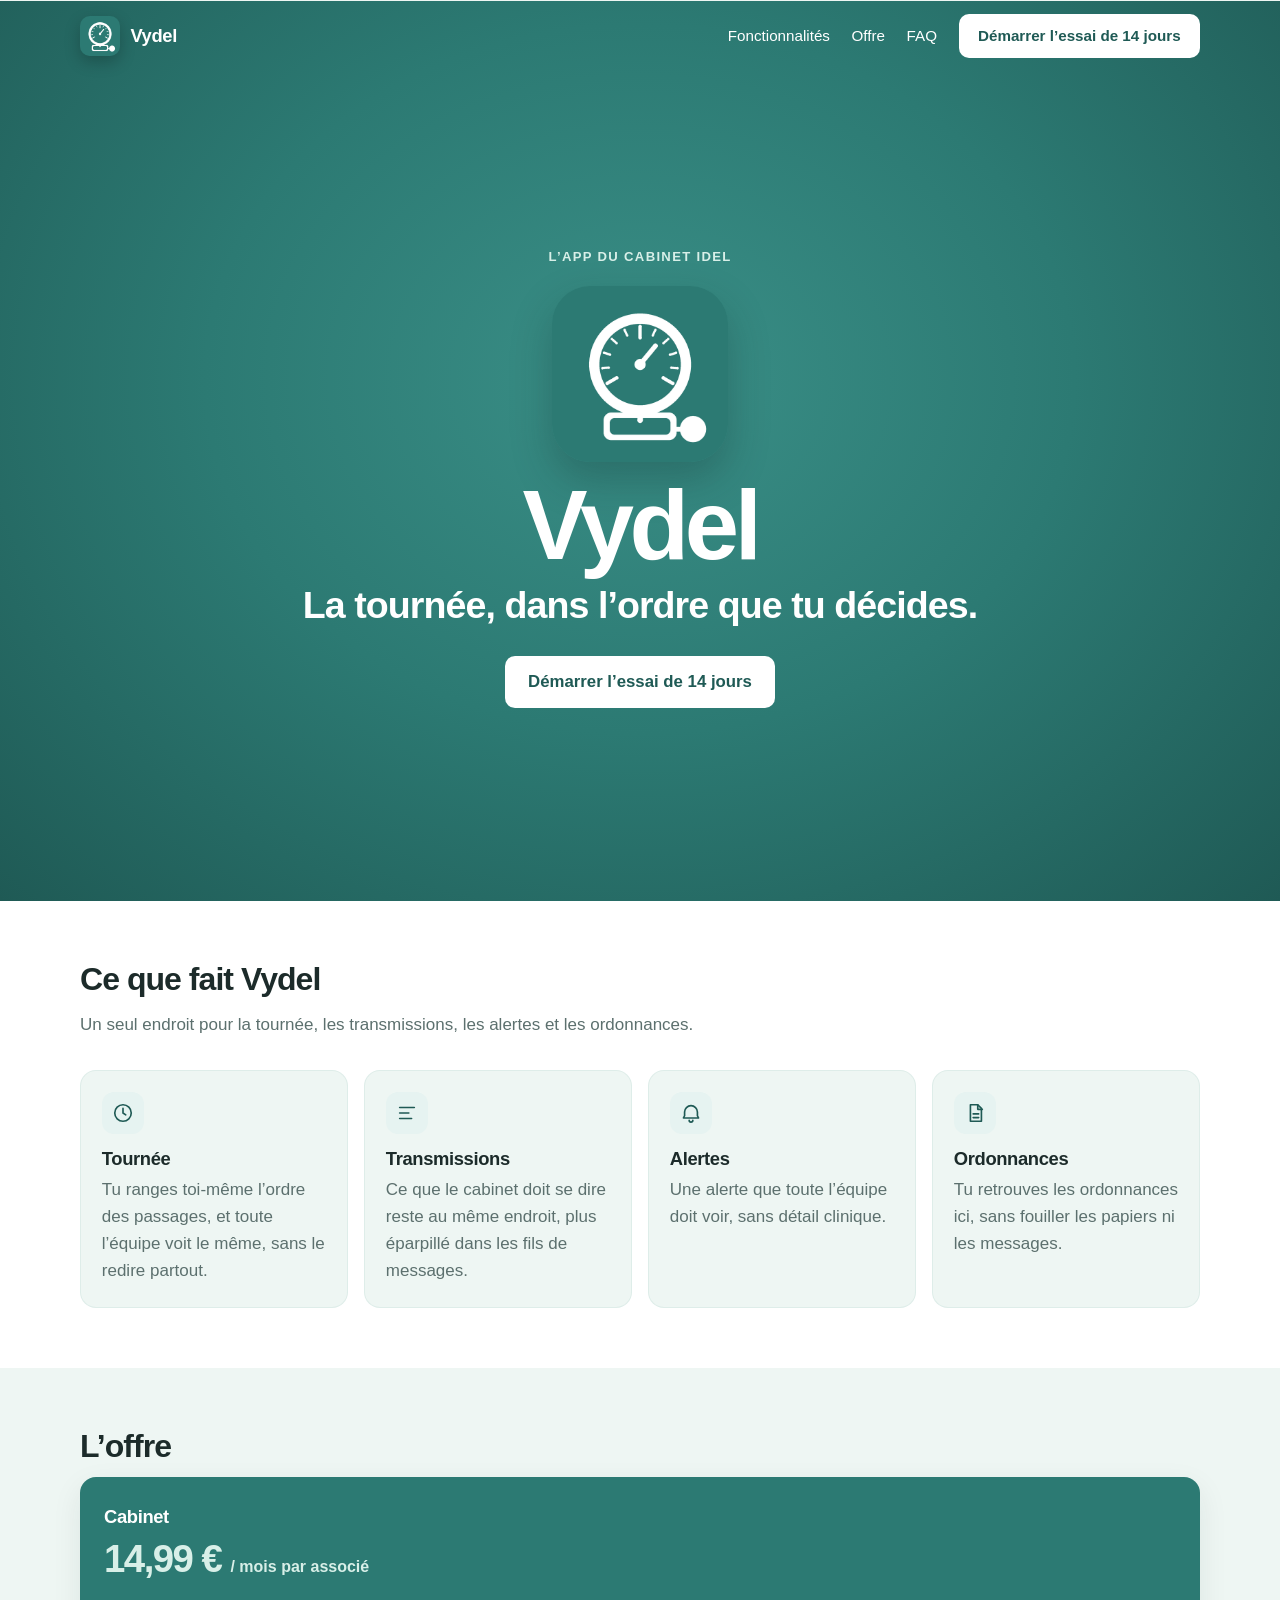
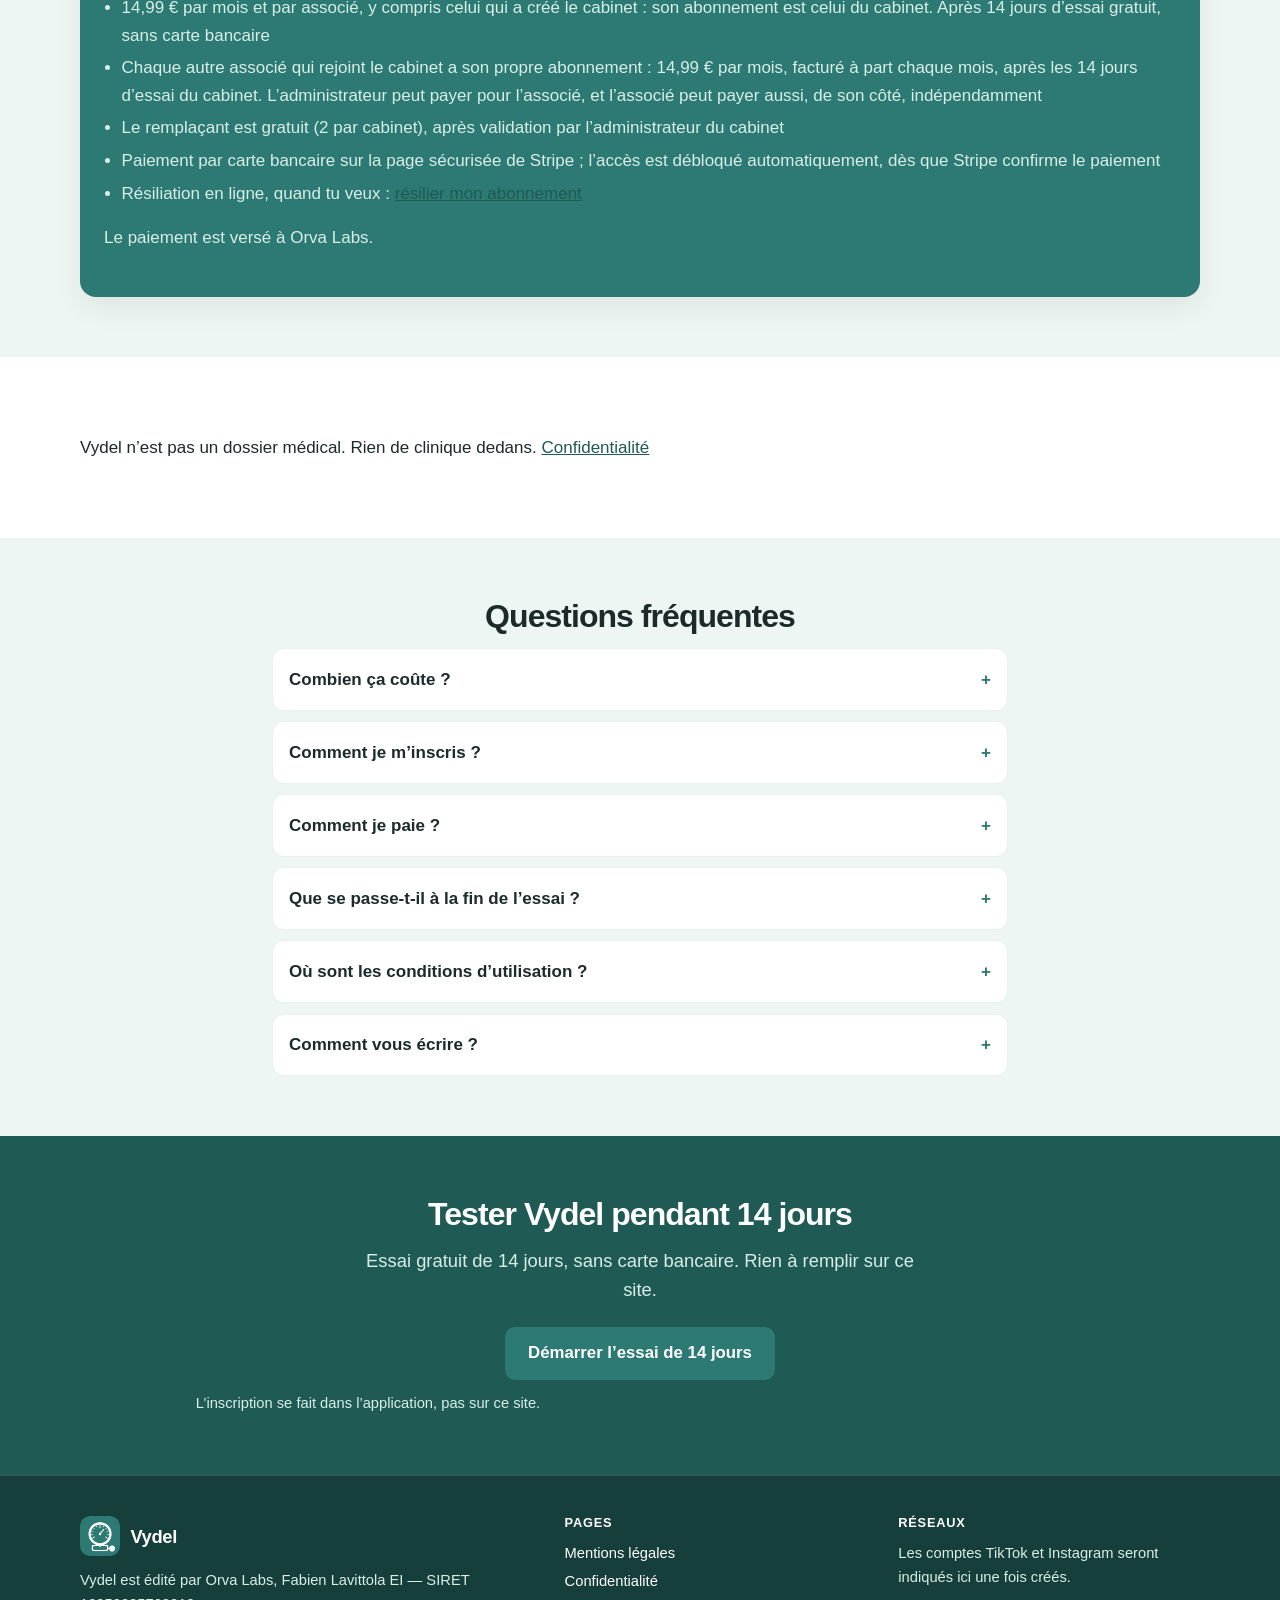
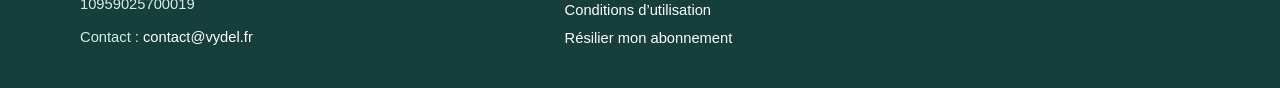
==== commit ec4a9df9: "Proposition (NON publiée, branche associe) : chaque associé paie 14,99 €/mois, y compris celui qui a" ====
--- a/index.html
+++ b/index.html
@@ -137,15 +137,15 @@
         <h2>L’offre</h2>
         <article class="price-card featured price-card-solo">
           <h3>Cabinet</h3>
-          <p class="price-amount">14,99&nbsp;€ <span>/ mois</span></p>
+          <p class="price-amount">14,99&nbsp;€ <span>/ mois par associé</span></p>
           <ul>
-            <li>14,99&nbsp;€ par mois et par cabinet, après 14&nbsp;jours d’essai gratuit, sans carte bancaire</li>
-            <li>Chaque associé qui rejoint le cabinet a son propre abonnement&nbsp;: 14,99&nbsp;€ par mois, en plus de celui du cabinet, facturé à part chaque mois</li>
+            <li>14,99&nbsp;€ par mois et par associé, y compris celui qui a créé le cabinet&nbsp;: son abonnement est celui du cabinet. Après 14&nbsp;jours d’essai gratuit, sans carte bancaire</li>
+            <li>Chaque autre associé qui rejoint le cabinet a son propre abonnement&nbsp;: 14,99&nbsp;€ par mois, facturé à part chaque mois, après les 14&nbsp;jours d’essai du cabinet. L’administrateur peut payer pour l’associé, et l’associé peut payer aussi, de son côté, indépendamment</li>
             <li>Le remplaçant est gratuit (2 par cabinet), après validation par l’administrateur du cabinet</li>
             <li>Paiement par carte bancaire sur la page sécurisée de Stripe ; l’accès est débloqué automatiquement, dès que Stripe confirme le paiement</li>
             <li>Résiliation en ligne, quand tu veux : <a href="resilier.html">résilier mon abonnement</a></li>
           </ul>
-          <p class="price-transparency">Le paiement est versé à Fabien Lavittola EI (Orva Labs).</p>
+          <p class="price-transparency">Le paiement est versé à Orva Labs.</p>
         </article>
       </div>
     </section>
@@ -164,7 +164,7 @@
         <div class="faq">
           <details>
             <summary>Combien ça coûte&nbsp;?</summary>
-            <p>Le cabinet paie 14,99&nbsp;€ par mois. Chaque associé qui rejoint le cabinet paie aussi 14,99&nbsp;€ par mois, avec son propre abonnement, séparé de celui du cabinet et facturé chaque mois. Exemple&nbsp;: un cabinet avec deux associés en plus paie 3 × 14,99&nbsp;€ = 44,97&nbsp;€ par mois. Le remplaçant est gratuit. Les paiements sont versés à Fabien Lavittola EI. L’essai de 14&nbsp;jours est gratuit, sans carte bancaire.</p>
+            <p>Chaque associé paie 14,99&nbsp;€ par mois, y compris celui qui a créé le cabinet&nbsp;: l’abonnement de l’associé qui a créé le cabinet est celui du cabinet. Chaque autre associé a son propre abonnement, séparé de celui du cabinet et facturé chaque mois. Exemple&nbsp;: un cabinet de 3 associés paie 3 × 14,99&nbsp;€ = 44,97&nbsp;€ par mois. Pendant les 14&nbsp;jours d’essai du cabinet, les autres associés l’utilisent aussi gratuitement&nbsp;; leur abonnement leur est demandé à la fin de l’essai. L’administrateur peut payer pour l’associé, et l’associé peut payer aussi, de son côté, indépendamment. Le remplaçant est gratuit. Les paiements sont versés à Orva Labs. L’essai de 14&nbsp;jours est gratuit, sans carte bancaire.</p>
           </details>
           <details>
             <summary>Comment je m’inscris&nbsp;?</summary>
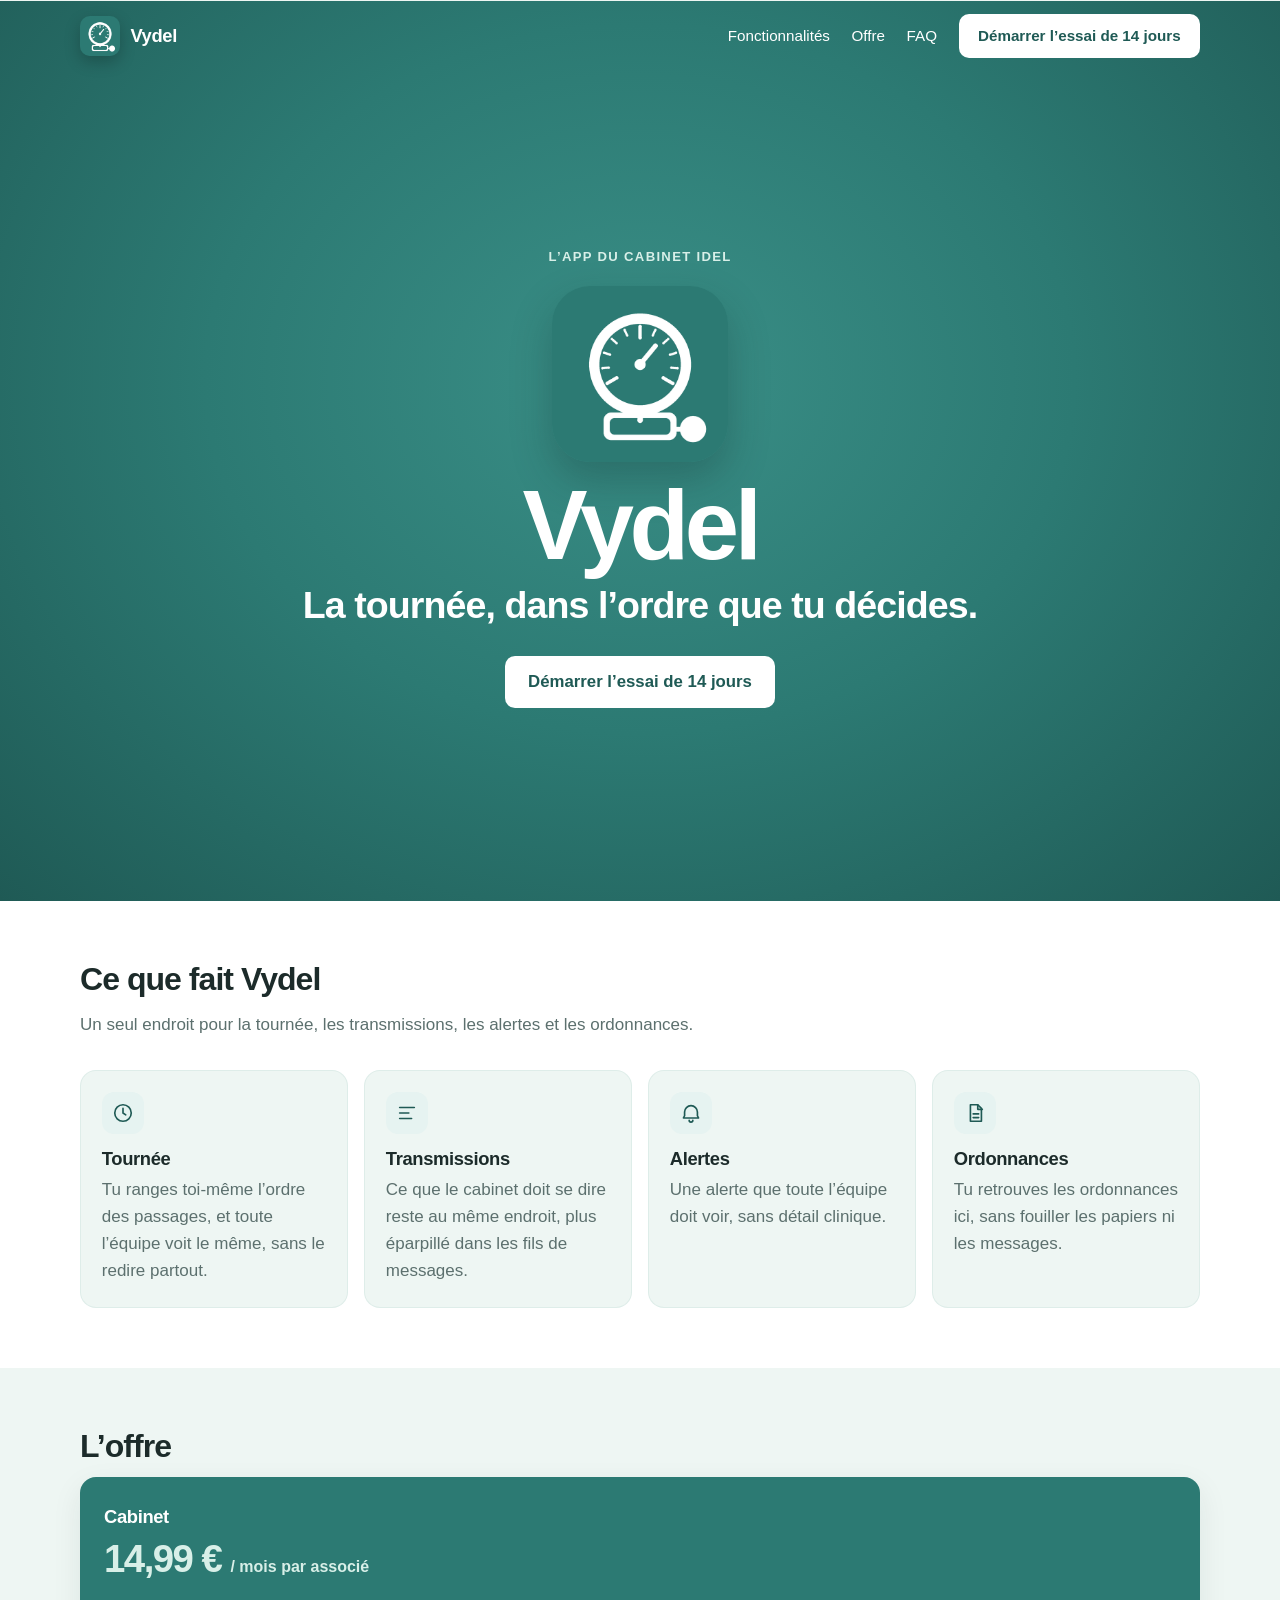
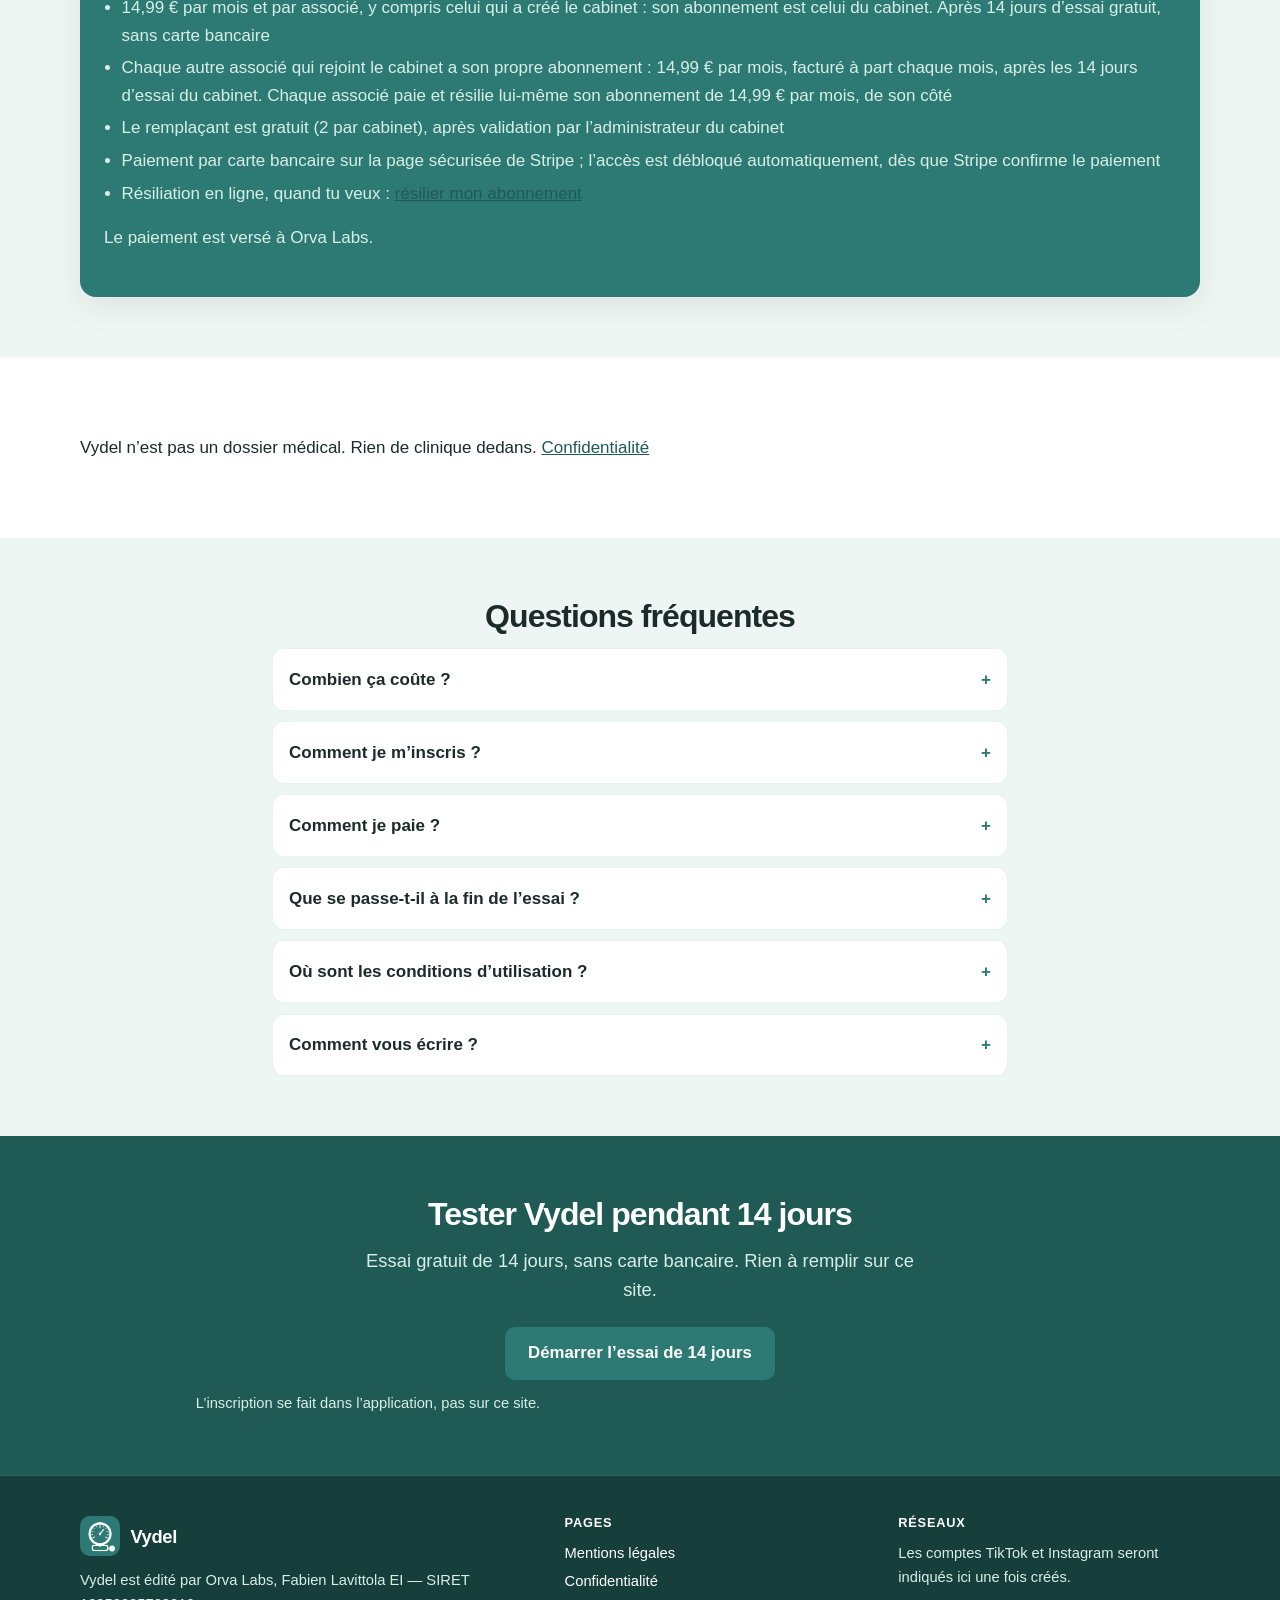
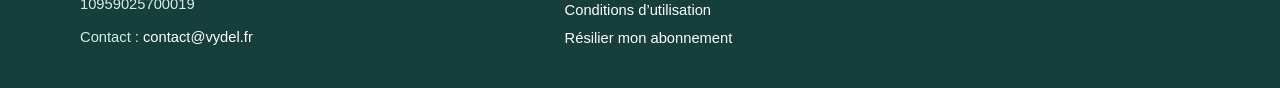
==== commit a730678b: "Proposition (NON publiée, branche associe) : chaque associé paie et résilie lui-même son abonnement " ====
--- a/index.html
+++ b/index.html
@@ -140,7 +140,7 @@
           <p class="price-amount">14,99&nbsp;€ <span>/ mois par associé</span></p>
           <ul>
             <li>14,99&nbsp;€ par mois et par associé, y compris celui qui a créé le cabinet&nbsp;: son abonnement est celui du cabinet. Après 14&nbsp;jours d’essai gratuit, sans carte bancaire</li>
-            <li>Chaque autre associé qui rejoint le cabinet a son propre abonnement&nbsp;: 14,99&nbsp;€ par mois, facturé à part chaque mois, après les 14&nbsp;jours d’essai du cabinet. L’administrateur peut payer pour l’associé, et l’associé peut payer aussi, de son côté, indépendamment</li>
+            <li>Chaque autre associé qui rejoint le cabinet a son propre abonnement&nbsp;: 14,99&nbsp;€ par mois, facturé à part chaque mois, après les 14&nbsp;jours d’essai du cabinet. Chaque associé paie et résilie lui-même son abonnement de 14,99&nbsp;€ par mois, de son côté</li>
             <li>Le remplaçant est gratuit (2 par cabinet), après validation par l’administrateur du cabinet</li>
             <li>Paiement par carte bancaire sur la page sécurisée de Stripe ; l’accès est débloqué automatiquement, dès que Stripe confirme le paiement</li>
             <li>Résiliation en ligne, quand tu veux : <a href="resilier.html">résilier mon abonnement</a></li>
@@ -164,7 +164,7 @@
         <div class="faq">
           <details>
             <summary>Combien ça coûte&nbsp;?</summary>
-            <p>Chaque associé paie 14,99&nbsp;€ par mois, y compris celui qui a créé le cabinet&nbsp;: l’abonnement de l’associé qui a créé le cabinet est celui du cabinet. Chaque autre associé a son propre abonnement, séparé de celui du cabinet et facturé chaque mois. Exemple&nbsp;: un cabinet de 3 associés paie 3 × 14,99&nbsp;€ = 44,97&nbsp;€ par mois. Pendant les 14&nbsp;jours d’essai du cabinet, les autres associés l’utilisent aussi gratuitement&nbsp;; leur abonnement leur est demandé à la fin de l’essai. L’administrateur peut payer pour l’associé, et l’associé peut payer aussi, de son côté, indépendamment. Le remplaçant est gratuit. Les paiements sont versés à Orva Labs. L’essai de 14&nbsp;jours est gratuit, sans carte bancaire.</p>
+            <p>Chaque associé paie 14,99&nbsp;€ par mois, y compris celui qui a créé le cabinet&nbsp;: l’abonnement de l’associé qui a créé le cabinet est celui du cabinet. Chaque autre associé a son propre abonnement, séparé de celui du cabinet et facturé chaque mois. Exemple&nbsp;: un cabinet de 3 associés paie 3 × 14,99&nbsp;€ = 44,97&nbsp;€ par mois. Pendant les 14&nbsp;jours d’essai du cabinet, les autres associés l’utilisent aussi gratuitement&nbsp;; leur abonnement leur est demandé à la fin de l’essai. Chaque associé paie et résilie lui-même son abonnement de 14,99&nbsp;€ par mois, de son côté. Le remplaçant est gratuit. Les paiements sont versés à Orva Labs. L’essai de 14&nbsp;jours est gratuit, sans carte bancaire.</p>
           </details>
           <details>
             <summary>Comment je m’inscris&nbsp;?</summary>
